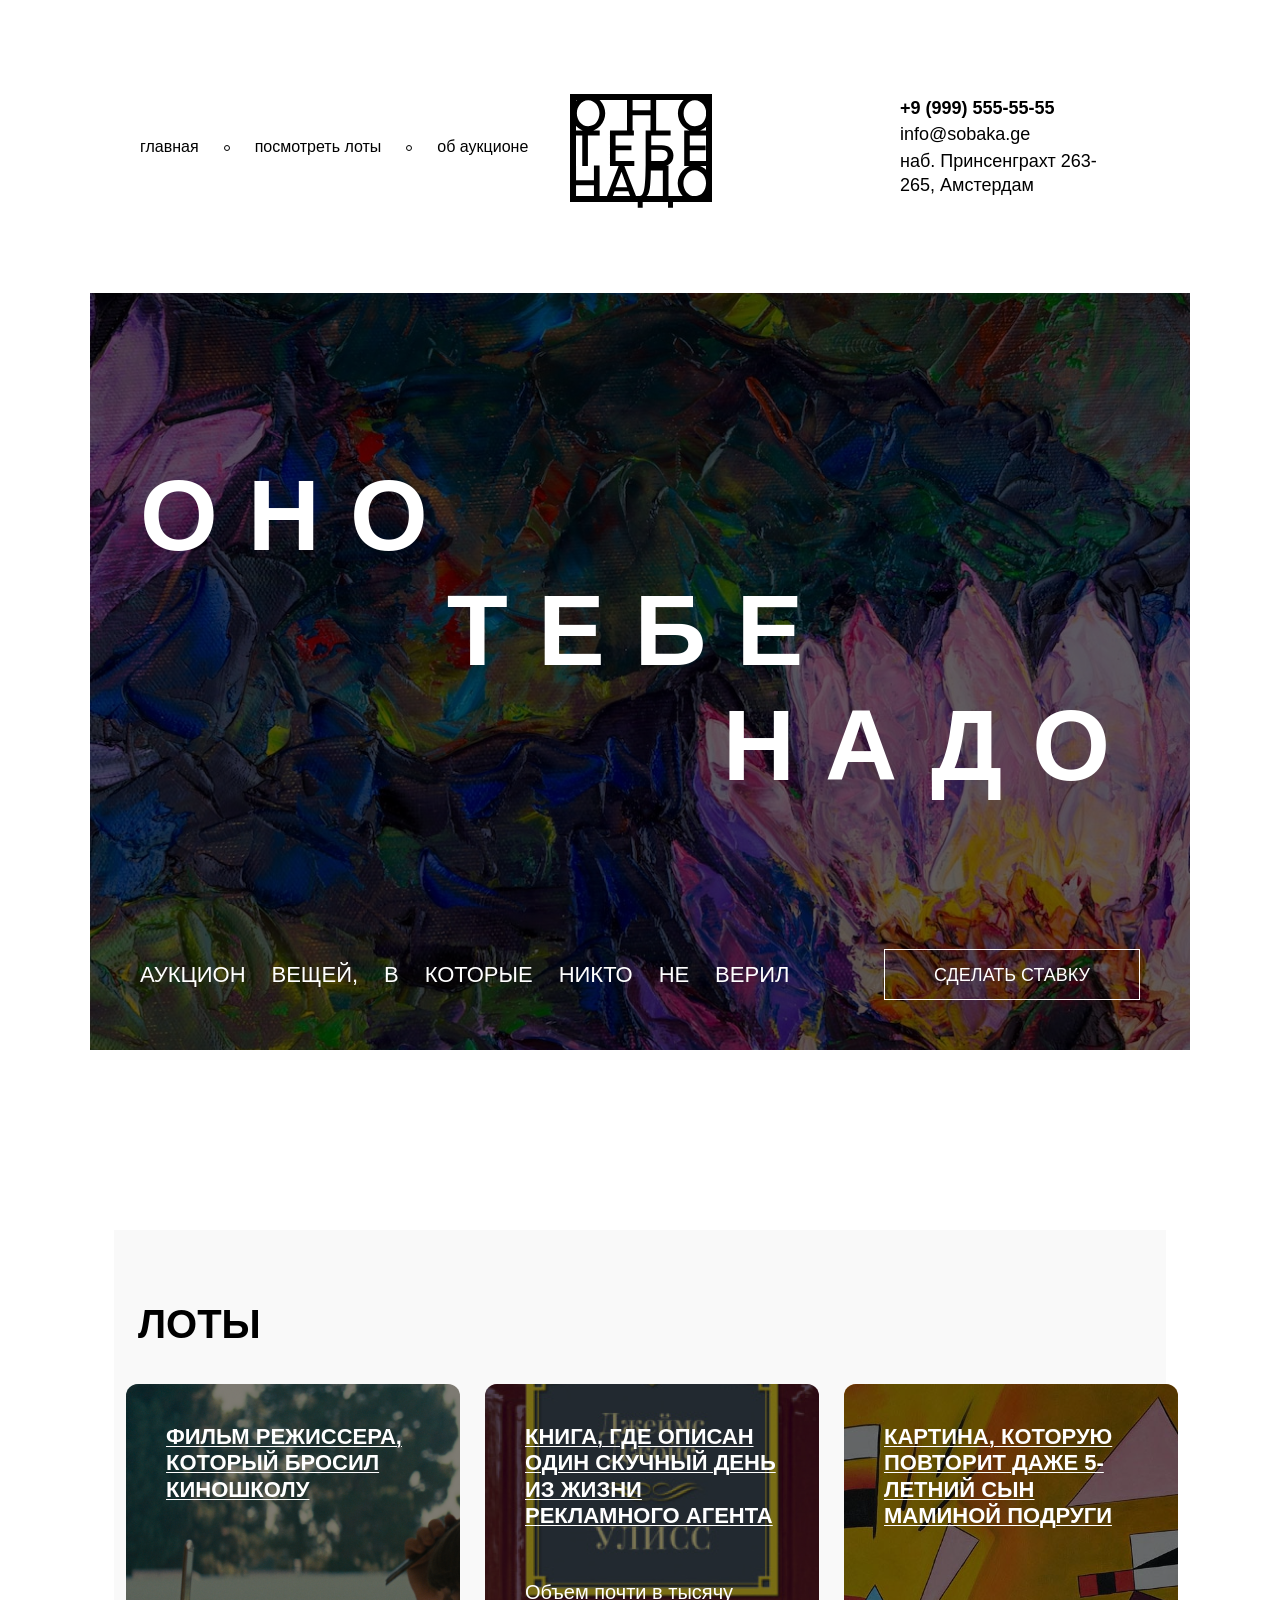
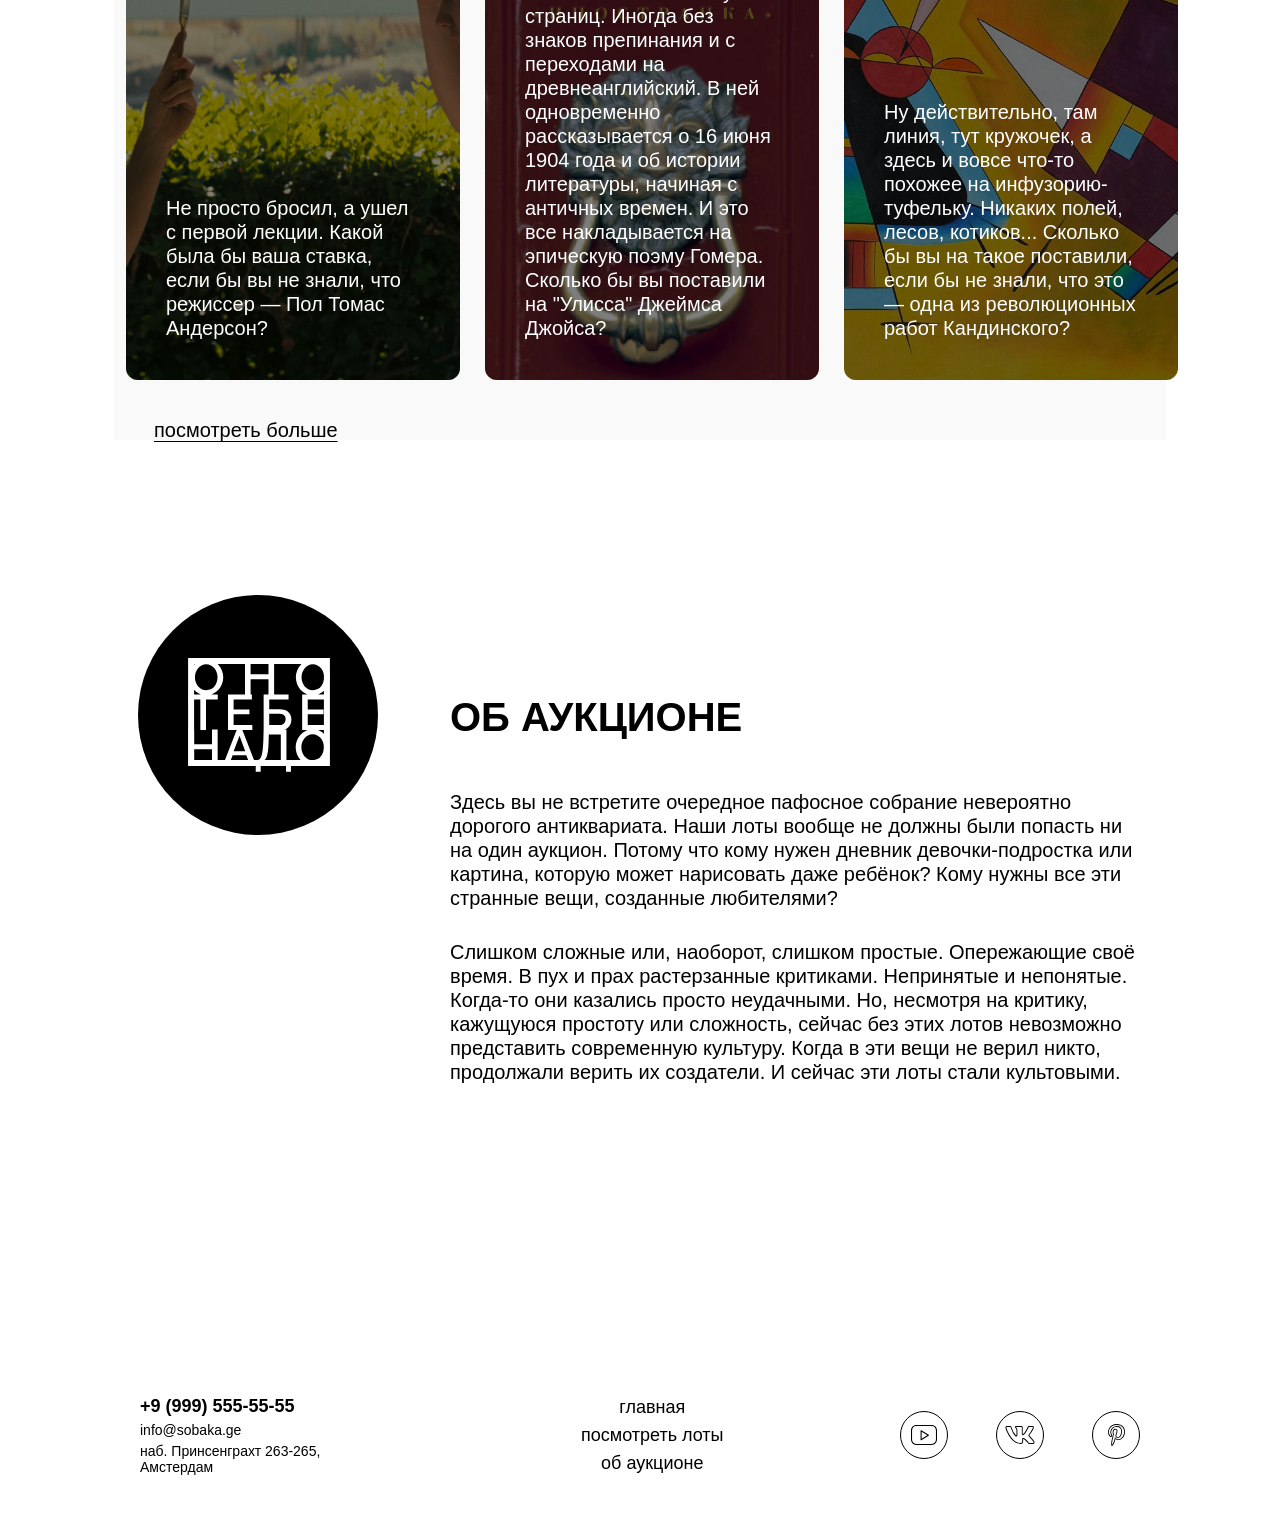
==== index.html @ 667e01d3 "Пробелы" ====
<!DOCTYPE html>
<html lang="ru">
<head>
    <meta charset="UTF-8">
    <meta name="viewport" content="width=device-width, initial-scale=1.0">
    <title>ОНО ТЕБЕ НАДО</title>
    <link rel="stylesheet" href="styles/style.css">
</head>

<body>
    <header class="header">
        <div class="header_grid">

            <nav class="header_nav">
                <a href="#">главная</a>
                <span class="nav_dot"></span>
                <a href="#">посмотреть лоты</a>
                <span class="nav_dot"></span>
                <a href="#">об аукционе</a>
            </nav>

            <div class="header_logo">
                <a href="#">
                    <img src="images/logo-black.svg" alt="Логотип компании">
                </a>
            </div>

            <div class="header_address">
                <a href="tel:+99995555555" class="phone">+9 (999) 555-55-55</a>
                <a href="mailto:info@sobaka.ge" class="email">info@sobaka.ge</a>
                <span class="address">наб. Принсенграхт 263-<br>
                    265, Амстердам</span>
            </div>
        </div>
    </header>

    <main>
        <section class="cover">
            <div class="cover_container">
                 <div class="cover_words">
                    <div class="cover_top">
                        <h2 class="cover_title cover_title--left">ОНО</h2>
                    </div>
                    <div class="cover_middle">
                        <h2 class="cover_title cover_title--center">ТЕБЕ</h2>
                    </div>
                    <div class="cover_bottom-text">
                        <h2 class="cover_title cover_title--right">НАДО</h2>
                    </div>
                </div>
                
                <div class="cover_bottom">
                    <p class="cover_subline">
                        аукцион<span class="whitespace"> </span>вещей,<span class="whitespace"> </span>в<span class="whitespace"> </span>которые<span class="whitespace"> </span>никто<span class="whitespace"> </span>не<span class="whitespace"> </span>верил</p>
                    <a href="#" class="cover_button">сделать ставку</a>
                </div>
            </div>
        </section>
        <section class="lots" id="lots">
            <div class="lots_container">
                <h2 class="lots_title">ЛОТЫ</h2>

                <div class="lots_grid">

                    <div class="lot_card" style="background-image: url('images/card-lot-01.jpg');">
                        <div class="lot_card_overlay">
                            <div class="lot_card_content">
                                <h3 class="lot_card_title">
                    Фильм режиссера,<br>
                    который бросил<br>
                    киношколу
                </h3>
                <p class="lot_card_description">Не просто бросил, а ушел с первой лекции. Какой была бы ваша ставка, если бы вы не знали, что режиссер — Пол Томас Андерсон?</p>
            </div>
        </div>
    </div>

    <!-- Лот 2 -->
    <div class="lot_card" style="background-image: url('images/card-lot-02.jpg');">
        <div class="lot_card_overlay">
            <div class="lot_card_content">
                <h3 class="lot_card_title">
                    Книга, где описан<br>
                    один скучный день<br>
                    из жизни<br>
                    рекламного агента
                </h3>
                <p class="lot_card_description">Объем почти в тысячу страниц. Иногда без знаков препинания и с переходами на древнеанглийский. В ней одновременно рассказывается о 16 июня 1904 года и об истории литературы, начиная с античных времен. И это все накладывается на эпическую поэму Гомера. Сколько бы вы поставили на "Улисса" Джеймса Джойса?</p>
            </div>
        </div>
    </div>

    <!-- Лот 3 -->
    <div class="lot_card" style="background-image: url('images/card-lot-03.jpg');">
        <div class="lot_card_overlay">
            <div class="lot_card_content">
                <h3 class="lot_card_title">
                    Картина, которую<br>
                    повторит даже 5-<br>
                    летний сын<br>
                    маминой подруги
                </h3>
                <p class="lot_card_description">Ну действительно, там линия, тут кружочек, а здесь и вовсе что-то похожее на инфузорию-туфельку. Никаких полей, лесов, котиков... Сколько бы вы на такое поставили, если бы не знали, что это — одна из революционных работ Кандинского?</p>
                            </div>
                        </div>
                    </div> 
                </div>

                <div class="lots_footer">
                    <a href="#" class="lots_more">Посмотреть больше</a>
                </div>
            </div>  
        </section>

        <section class="about" id="about">
            <div class="about_container">
        
                <!-- Логотип (слева) -->
                <div class="about_logo">
                    <img src="images/logo-white.svg" alt="Логотип об аукционе">
                </div>
                <!-- Контентная часть (справа) -->
                <div class="about_content">
                    <h2 class="about_title">Об аукционе</h2>
                    <p class="about_text about_text--first">
                        Здесь вы не встретите очередное пафосное собрание невероятно дорогого антиквариата. Наши лоты вообще не должны были попасть ни на один аукцион. Потому что кому нужен дневник девочки-подростка или картина, которую может нарисовать даже ребёнок? Кому нужны все эти странные вещи, созданные любителями?
                    </p>
            
                    <p class="about_text about_text--second">
                        Слишком сложные или, наоборот, слишком простые. Опережающие своё время. В пух и прах растерзанные критиками. Непринятые и непонятые. Когда-то они казались просто неудачными. Но, несмотря на критику, кажущуюся простоту или сложность, сейчас без этих лотов невозможно представить современную культуру. Когда в эти вещи не верил никто, продолжали верить их создатели. И сейчас эти лоты стали культовыми.
                    </p>
                </div>
            </div>
        </section>
    </main>

    <footer class="footer">
        <div class="footer_container">
            
            <!-- Контакты (слева) -->
            <div class="footer_contacts">
                <a href="tel:+99995555555" class="footer_phone">+9 (999) 555-55-55</a>
                <a href="mailto:info@sobaka.ge" class="footer_email">info@sobaka.ge</a>
                <span class="footer_address">наб. Принсенграхт 263-265,<br>
                    Амстердам</span>
            </div>

            <!-- Меню (по центру) -->
            <nav class="footer_nav">
                <a href="#">главная</a>
                <a href="#">посмотреть лоты</a>
                <a href="#">об аукционе</a>
            </nav>

            <!-- Социальные сети (справа) -->
            <div class="footer_socials">
                <a href="#" class="footer_social">
                    <img src="images/yt.svg" alt="YouTube">
                </a>
                <a href="#" class="footer_social">
                    <img src="images/vk.svg" alt="VK">
                </a>
                <a href="#" class="footer_social">
                    <img src="images/pinterest.svg" alt="Pinterest">
                </a>
            </div>
        </div>
    </footer>
</body>
---- styles/style.css ----
* {
    margin: 0;
    padding: 0;
    box-sizing: border-box;
}

body {
    font-family: 'Raleway', Arial, sans-serif;
}

.header {
    position: relative;
    width: 1100px;
    height: 293px;
    background: #ffffff;
    padding: 0 50px;           
    margin: 0 auto;
    display: flex;
    align-items: center;
}

.header_grid {
    display: grid;
    grid-template-columns: 1fr auto 1fr;
    align-items: center;
    gap: 30px;
    width: 100%;
    height: 100%;
}

.header_nav {
    display: flex;
    gap: 25px;
    align-items: center;
    height: 22px;              
}

.header_nav a {
    color: #000000;
    text-decoration: none;
    font-size: 16px;
    transition: color 0.3s;
    white-space: nowrap;
    line-height: 22px;         
}

.header_nav a:hover {
    color: #e94560;
}

.header_logo {
    width: 148px;
    height: 105px;
    display: block;
    margin: 0 auto;           
}

.header_logo a {
    display: block;
    line-height: 0;
}

.header_address {
    display: flex;
    flex-direction: column;
    align-items: flex-start;
    justify-content: center;    
    gap: 2px;
    width: 240px;              
    height: 98px;              
    justify-self: end;
}

.header_address .phone {
    color: #000000;
    font-size: 18px;           
    font-weight: bold;
    text-decoration: none;
    transition: color 0.3s;
    line-height: 24.3px;     
}

.header_address .phone:hover {
    color: #e94560;
}

.header_address .email {
    color: #000000;
    font-size: 18px;          
    text-decoration: none;
    transition: color 0.3s;
    line-height: 24.3px;      
}

.header_address .email:hover {
    color: #e94560;
}

.header_address .address {
    color: #000000;
    font-size: 18px;           
    line-height: 24.3px;       
    text-align: left;
}

.cover {
    width: 1100px;
    height: 757px;
    background: url('../images/cover.jpg') center/cover no-repeat;
    margin: 0 auto;
    position: relative;
    margin-bottom: 180px;
}

.cover::before {
    content: '';
    position: absolute;
    top: 0;
    left: 0;
    width: 100%;
    height: 100%;
    background: rgba(0, 0, 0, 0.6);
    z-index: 1;
}

.cover_container {
    position: relative;
    z-index: 2;
    width: 100%;
    height: 100%;
    display: flex;
    flex-direction: column;
    justify-content: flex-start;
    padding: 0 50px;
}

.cover_words {
    width: 1000px;
    height: 385px;
    margin: 0 auto;
    display: flex;
    flex-direction: column;
    justify-content: space-between;
    padding-top: 165px;
}

.cover_top {
    display: flex;
    justify-content: flex-start;
}

.cover_middle {
    display: flex;
    justify-content: center;
}

.cover_bottom-text {
    display: flex;
    justify-content: flex-end;
}

.cover_title {
    font-family: 'Raleway', Arial, sans-serif;
    font-weight: 700;
    font-size: 100px;
    line-height: 115px;
    letter-spacing: 30px;
    text-transform: uppercase;
    color: #ffffff;
    margin: 0;
}

.cover_bottom {
    width: 1000px;
    height: 51px;
    margin: 0 auto;
    margin-top: auto;
    margin-bottom: 50px;
    display: flex;
    align-items: center;
    justify-content: space-between;
    padding: 0;
}

.cover_button {
    display: inline-flex;
    align-items: center;
    justify-content: center;
    font-family: 'Raleway', Arial, sans-serif;
    font-weight: 400;
    font-size: 18px;
    line-height: 28px;
    letter-spacing: 0;
    text-transform: uppercase;
    color: #ffffff !important;
    text-decoration: none;
    width: 256px;
    height: 51px;
    padding: 11.5px 31.5px;
    border: 1px solid #ffffff !important;
    background: transparent;
    transition: background 0.3s, color 0.3s;
    cursor: pointer;
    box-sizing: border-box;
    white-space: nowrap;
}

.cover_button:hover {
    background: #ffffff;
    color: #1a1a2e;
}

.cover_subline {
    font-family: 'Raleway', Arial, sans-serif;
    font-weight: 400;
    font-size: 22px;
    line-height: 28px;
    letter-spacing: 0;
    text-transform: uppercase;
    color: #ffffff !important;
    margin: 0;
    width: 637px;
    height: 28px;
    white-space: nowrap;
}

.whitespace {
    letter-spacing: 19.8px;
}

.lots {
    width: 1052px;
    min-height: 723px;
    padding: 74px 0 0 24px;
    margin: 0 auto;
    background: #f9f9f9;
    position: relative;
    margin-bottom: 120px;
}

.lots_container {
    max-width: 1052px;
    margin: 0 auto;
}

.lots_title {
    font-family: 'Raleway', Arial, sans-serif;
    font-weight: 700;
    font-size: 40px;
    line-height: 40px;
    letter-spacing: 0;
    text-transform: uppercase;
    color: #000000;
    margin: 0 0 40px 0;
    text-align: left;
}

.lots_grid {
    display: grid;
    grid-template-columns: 334px 334px 334px;
    gap: 25px;
    justify-content: center;
}

.lot_card {
    position: relative;
    width: 334px;
    height: 596px;
    border-radius: 12px;
    background-size: cover;
    background-position: center;
    background-repeat: no-repeat;
    overflow: hidden;
    transition: transform 0.3s, box-shadow 0.3s;
}

.lot_card:hover {
    transform: translateY(-8px);
    box-shadow: 0 8px 30px rgba(0, 0, 0, 0.2);
}

.lot_card_overlay {
    position: absolute;
    top: 0;
    left: 0;
    width: 100%;
    height: 100%;
    background: rgba(0, 0, 0, 0.5);
    display: flex;
    flex-direction: column;
    justify-content: flex-end;
    padding: 40px;
    transition: background 0.3s;
}

.lot_card:hover .lot_card_overlay {
    background: rgba(0, 0, 0, 0.65);
}

.lot_card_content {
    color: #ffffff;
    width: 254px;
    display: flex;
    flex-direction: column;
    justify-content: space-between;
    height: 100%;
}

.lot_card_title {
    font-family: 'Raleway', Arial, sans-serif;
    font-weight: 700;
    font-size: 22px;
    line-height: 26.4px;
    letter-spacing: 0;
    text-transform: uppercase;
    text-decoration: underline;
    text-underline-offset: 2px;
    text-decoration-thickness: 1px;
    color: #ffffff;
    margin: 0 0 12px 0;
    overflow: visible;
    align-self: flex-start;
}

.lot_card_description {
    font-family: 'Raleway', Arial, sans-serif;
    font-weight: 400;
    font-size: 20px;
    line-height: 24px;
    letter-spacing: 0;
    color: #ffffff;
    margin: 0;
    align-self: flex-start;
    margin-top: auto;
}

.lots_footer {
    display: flex;
    justify-content: flex-start;
    margin-top: 40px;
    padding-left: 16px;
}

.lots_more {
    font-family: 'Raleway', Arial, sans-serif;
    font-weight: 400;
    font-size: 20px;
    line-height: 20px;
    letter-spacing: 0;
    color: #000000;
    text-decoration: underline;
    text-underline-offset: 4px;
    text-decoration-thickness: 1px;
    border: none;
    padding: 0;
    width: auto;
    height: auto;
    display: inline-block;
    transition: color 0.3s;
    text-transform: lowercase;
    background: transparent;
}

.lots_more:hover {
    color: #e94560;
}

.nav_dot {
    display: inline-block;
    width: 6px;
    height: 6px;
    border: 0.5px solid #000000;
    border-radius: 50%;
    background: transparent;
    flex-shrink: 0;
    transform: translateY(1px);
}

.about {
    width: 1052px;
    min-height: 595px;
    margin: 0 auto;
    padding: 0 0 0 24px;
    background: #ffffff;
    position: relative;
    margin-bottom: 180px;
}

.about_container {
    max-width: 1052px;
    margin: 0 auto;
    display: flex;
    gap: 72px;
    padding-top: 35px;
    align-items: flex-start;
}

.about_logo {
    width: 240px;
    height: 240px;
    flex-shrink: 0;
    background: #000000;
    display: flex;
    align-items: center;
    justify-content: center;
    border-radius: 50%;
    overflow: hidden;
}

.about_logo img {
    width: 148px;
    height: 114px;
    display: block;
    object-fit: contain;
}

.about_content {
    max-width: 693px;
    padding-top: 98px;
}

.about_title {
    font-family: 'Raleway', Arial, sans-serif;
    font-weight: 700;
    font-size: 40px;
    line-height: 40px;
    letter-spacing: 0;
    text-transform: uppercase;
    color: #000000;
    margin: 0 0 50px 0;
    min-height: 47px;
    display: flex;
    align-items: center;
}

.about_text {
    font-family: 'Raleway', Arial, sans-serif;
    font-weight: 400;
    font-size: 20px;
    line-height: 24px;
    letter-spacing: 0;
    color: #000000;
    margin: 0;
}

.about_text--first {
    font-family: 'Raleway', Arial, sans-serif;
    font-weight: 400;
    font-size: 20px;
    line-height: 24px;
    letter-spacing: 0;
    color: #000000;
    margin: 0 0 30px 0;
    max-width: 688px;
}

.about_text--second {
    font-family: 'Raleway', Arial, sans-serif;
    font-weight: 400;
    font-size: 20px;
    line-height: 24px;
    letter-spacing: 0;
    color: #000000;
    margin: 0;
    max-width: 693px;
}

.footer {
    width: 1100px;
    height: 180px;
    margin: 0 auto;
    background: #ffffff;
    display: flex;
    align-items: center;
    margin-bottom: 0;
}

.footer_container {
    width: 100%;
    max-width: 1100px;
    margin: 0 auto;
    padding: 0 50px;
    display: flex;
    justify-content: space-between;
    align-items: center;
    padding-top: 20px;
}

.footer_contacts {
    display: flex;
    flex-direction: column;
    gap: 5px;
    width: 264.57px;
}

.footer_phone {
    font-family: 'Raleway', Arial, sans-serif;
    font-weight: 700;
    font-size: 18px;
    color: #000000;
    text-decoration: none;
    transition: color 0.3s;
}

.footer_phone:hover {
    color: #e94560;
}

.footer_email {
    font-family: 'Raleway', Arial, sans-serif;
    font-weight: 400;
    font-size: 14px;
    color: #000000;
    text-decoration: none;
    transition: color 0.3s;
}

.footer_email:hover {
    color: #e94560;
}

.footer_address {
    font-family: 'Raleway', Arial, sans-serif;
    font-weight: 400;
    font-size: 14px;
    color: #000000;
}

.footer_nav {
    display: flex;
    flex-direction: column;
    gap: 10px;
    align-items: center;
    width: 163.9px;
}

.footer_nav a {
    font-family: 'Raleway', Arial, sans-serif;
    font-weight: 400;
    font-size: 18px;
    line-height: 18px;
    color: #000000;
    text-decoration: none;
    transition: color 0.3s;
    text-align: center;
}

.footer_nav a:hover {
    color: #e94560;
}

.footer_socials {
    display: flex;
    gap: 48px;
    width: 240px;
    height: 48px;
    align-items: center;
    justify-content: center;
    transition: opacity 0.3s, transform 0.3s;
    flex-shrink: 0;
    background: transparent;
}

.footer_social:hover {
    opacity: 0.7;
    transform: scale(1.1);
}

.footer_social img {
    width: 48px;
    height: 48px;
    display: block;
}
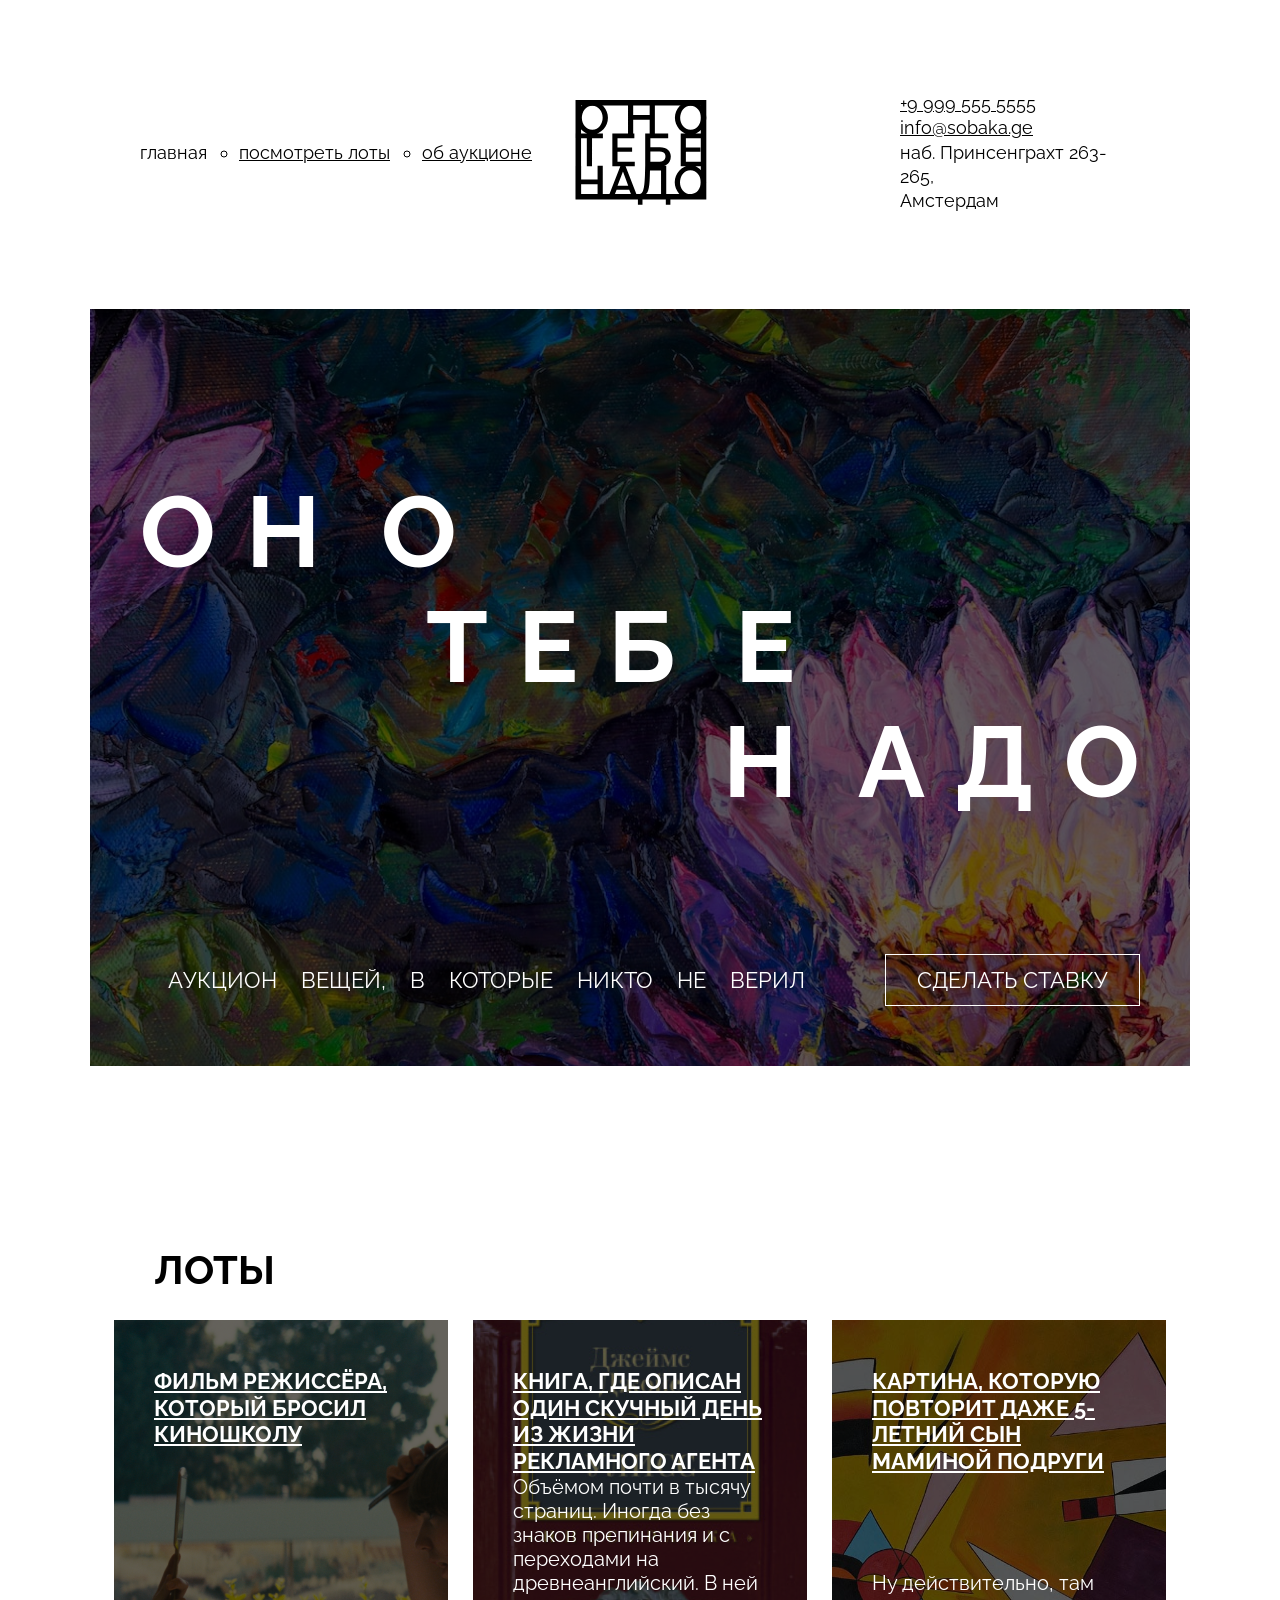
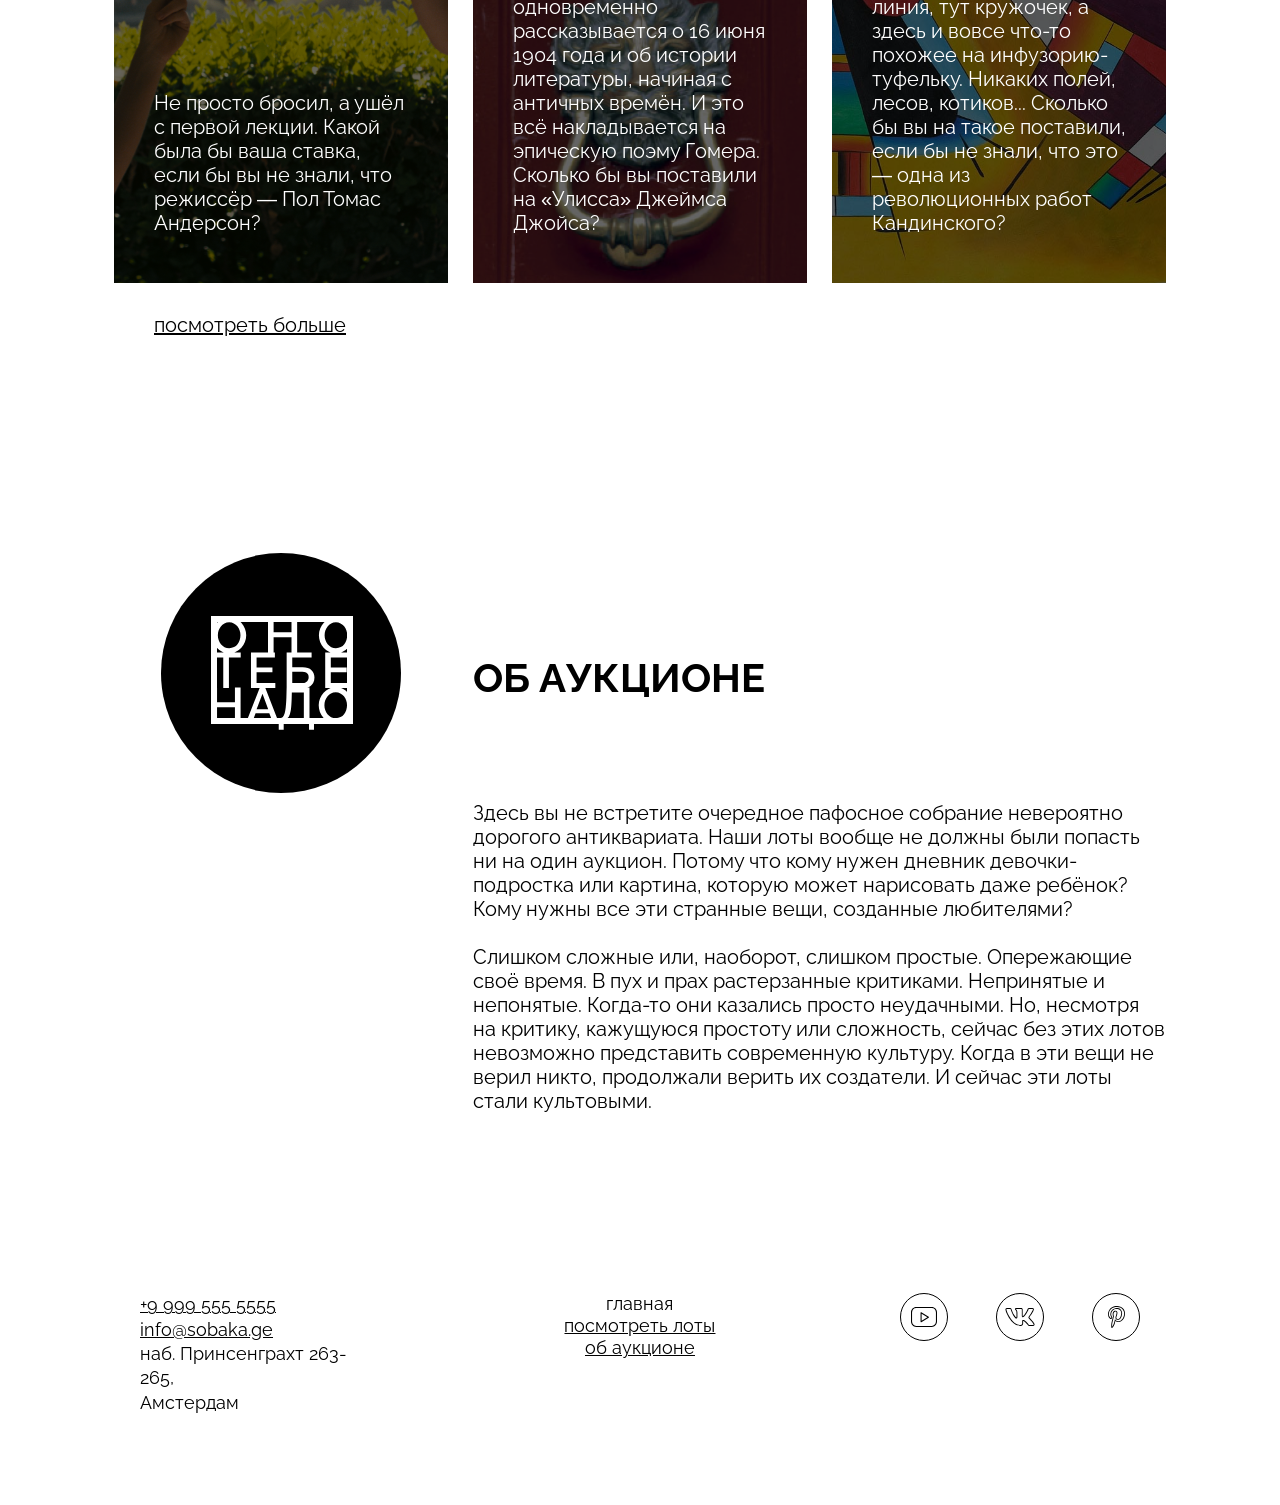
==== commit 0b9abe5b: "Проба 1" ====
--- a/index.html
+++ b/index.html
@@ -1,169 +1,110 @@
 <!DOCTYPE html>
 <html lang="ru">
 <head>
-    <meta charset="UTF-8">
-    <meta name="viewport" content="width=device-width, initial-scale=1.0">
-    <title>ОНО ТЕБЕ НАДО</title>
-    <link rel="stylesheet" href="styles/style.css">
+  <meta charset="UTF-8">
+  <meta name="viewport" content="width=device-width, initial-scale=1.0">
+  <title>Оно тебе надо — аукцион вещей, в которые никто не верил</title>
+  <link rel="stylesheet" href="fonts/fonts.css">
+  <link rel="stylesheet" href="styles/global.css">
+  <link rel="stylesheet" href="styles/style.css">
 </head>
+<body>
+  <header class="header">
+    <nav class="header__menu" aria-label="Основная навигация">
+      <ul class="header__links-list">
+        <li class="header__links-list-item header__links-list-item_no-bullet"><a class="header__link header__link_active" href="#">главная</a></li>
+        <li class="header__links-list-item"><a class="header__link" href="#lots">посмотреть лоты</a></li>
+        <li class="header__links-list-item"><a class="header__link" href="#about">об аукционе</a></li>
+      </ul>
+    </nav>
+    <a class="header__logo" href="#" aria-label="На главную">
+      <img class="header__logo-image" src="images/logo-black.svg" alt="Логотип «Оно тебе надо»">
+    </a>
+    <address class="address">
+      <a href="tel:+99995555555">+9 999 555 5555</a>
+      <a href="mailto:info@sobaka.ge">info@sobaka.ge</a>
+      <p>наб. Принсенграхт 263-265,<br>Амстердам</p>
+    </address>
+  </header>
 
-<body>
-    <header class="header">
-        <div class="header_grid">
+  <main>
+    <section class="cover overlay">
+      <h1 class="cover__title">
+        <span class="aligned-text">о<span class="letter-spacing-extended">н</span>о</span>
+        <span class="aligned-text aligned-text_center">те<span class="letter-spacing-extended">бе</span></span>
+        <span class="aligned-text aligned-text_right"><span class="letter-spacing-extended">н</span>ад<span class="no-letter-spacing">о</span></span>
+      </h1>
+      <div class="cover__description">
+        <p class="cover__description-text">Аукцион вещей, в которые никто не верил</p>
+        <button class="bet-button" type="button">Сделать ставку</button>
+      </div>
+    </section>
 
-            <nav class="header_nav">
-                <a href="#">главная</a>
-                <span class="nav_dot"></span>
-                <a href="#">посмотреть лоты</a>
-                <span class="nav_dot"></span>
-                <a href="#">об аукционе</a>
-            </nav>
+    <section class="lots" id="lots">
+      <h2 class="lots__heading">Лоты</h2>
+      <ul class="lots__card-list">
+        <li class="lots__card-list-item">
+          <a class="card-link" href="#">
+            <article class="card card_type_film overlay">
+              <h3 class="card__title">Фильм режиссёра, который бросил киношколу</h3>
+              <p class="card__text">Не просто бросил, а ушёл с первой лекции. Какой была бы ваша ставка, если бы вы не знали, что режиссёр — Пол Томас Андерсон?</p>
+            </article>
+          </a>
+        </li>
+        <li class="lots__card-list-item">
+          <a class="card-link" href="#">
+            <article class="card card_type_book overlay">
+              <h3 class="card__title">Книга, где описан один скучный день из жизни рекламного агента</h3>
+              <p class="card__text">Объёмом почти в тысячу страниц. Иногда без знаков препинания и с переходами на древнеанглийский. В ней одновременно рассказывается о 16 июня 1904 года и об истории литературы, начиная с античных времён. И это всё накладывается на эпическую поэму Гомера. Сколько бы вы поставили на «Улисса» Джеймса Джойса?</p>
+            </article>
+          </a>
+        </li>
+        <li class="lots__card-list-item">
+          <a class="card-link" href="#">
+            <article class="card card_type_picture overlay">
+              <h3 class="card__title">Картина, которую повторит даже 5-летний сын маминой подруги</h3>
+              <p class="card__text">Ну действительно, там линия, тут кружочек, а здесь и вовсе что-то похожее на инфузорию-туфельку. Никаких полей, лесов, котиков... Сколько бы вы на такое поставили, если бы не знали, что это — одна из революционных работ Кандинского?</p>
+            </article>
+          </a>
+        </li>
+      </ul>
+      <a class="lots__look-more-link" href="#">посмотреть больше</a>
+    </section>
 
-            <div class="header_logo">
-                <a href="#">
-                    <img src="images/logo-black.svg" alt="Логотип компании">
-                </a>
-            </div>
+    <section class="about" id="about">
+      <div class="about__column">
+        <div class="about__logo">
+          <img class="about__logo-image" src="images/logo-white.svg" alt="Логотип «Оно тебе надо»">
+        </div>
+      </div>
+      <article class="about__column">
+        <h2 class="about__title">Об аукционе</h2>
+        <div class="about__text-grouped">
+          <p class="about__text">Здесь вы не встретите очередное пафосное собрание невероятно дорогого антиквариата. Наши лоты вообще не должны были попасть ни на один аукцион. Потому что кому нужен дневник девочки-подростка или картина, которую может нарисовать даже ребёнок? Кому нужны все эти странные вещи, созданные любителями?</p>
+          <p class="about__text">Слишком сложные или, наоборот, слишком простые. Опережающие своё время. В пух и прах растерзанные критиками. Непринятые и непонятые. Когда-то они казались просто неудачными. Но, несмотря на критику, кажущуюся простоту или сложность, сейчас без этих лотов невозможно представить современную культуру. Когда в эти вещи не верил никто, продолжали верить их создатели. И сейчас эти лоты стали культовыми.</p>
+        </div>
+      </article>
+    </section>
+  </main>
 
-            <div class="header_address">
-                <a href="tel:+99995555555" class="phone">+9 (999) 555-55-55</a>
-                <a href="mailto:info@sobaka.ge" class="email">info@sobaka.ge</a>
-                <span class="address">наб. Принсенграхт 263-<br>
-                    265, Амстердам</span>
-            </div>
-        </div>
-    </header>
-
-    <main>
-        <section class="cover">
-            <div class="cover_container">
-                 <div class="cover_words">
-                    <div class="cover_top">
-                        <h2 class="cover_title cover_title--left">ОНО</h2>
-                    </div>
-                    <div class="cover_middle">
-                        <h2 class="cover_title cover_title--center">ТЕБЕ</h2>
-                    </div>
-                    <div class="cover_bottom-text">
-                        <h2 class="cover_title cover_title--right">НАДО</h2>
-                    </div>
-                </div>
-                
-                <div class="cover_bottom">
-                    <p class="cover_subline">
-                        аукцион<span class="whitespace"> </span>вещей,<span class="whitespace"> </span>в<span class="whitespace"> </span>которые<span class="whitespace"> </span>никто<span class="whitespace"> </span>не<span class="whitespace"> </span>верил</p>
-                    <a href="#" class="cover_button">сделать ставку</a>
-                </div>
-            </div>
-        </section>
-        <section class="lots" id="lots">
-            <div class="lots_container">
-                <h2 class="lots_title">ЛОТЫ</h2>
-
-                <div class="lots_grid">
-
-                    <div class="lot_card" style="background-image: url('images/card-lot-01.jpg');">
-                        <div class="lot_card_overlay">
-                            <div class="lot_card_content">
-                                <h3 class="lot_card_title">
-                    Фильм режиссера,<br>
-                    который бросил<br>
-                    киношколу
-                </h3>
-                <p class="lot_card_description">Не просто бросил, а ушел с первой лекции. Какой была бы ваша ставка, если бы вы не знали, что режиссер — Пол Томас Андерсон?</p>
-            </div>
-        </div>
-    </div>
-
-    <!-- Лот 2 -->
-    <div class="lot_card" style="background-image: url('images/card-lot-02.jpg');">
-        <div class="lot_card_overlay">
-            <div class="lot_card_content">
-                <h3 class="lot_card_title">
-                    Книга, где описан<br>
-                    один скучный день<br>
-                    из жизни<br>
-                    рекламного агента
-                </h3>
-                <p class="lot_card_description">Объем почти в тысячу страниц. Иногда без знаков препинания и с переходами на древнеанглийский. В ней одновременно рассказывается о 16 июня 1904 года и об истории литературы, начиная с античных времен. И это все накладывается на эпическую поэму Гомера. Сколько бы вы поставили на "Улисса" Джеймса Джойса?</p>
-            </div>
-        </div>
-    </div>
-
-    <!-- Лот 3 -->
-    <div class="lot_card" style="background-image: url('images/card-lot-03.jpg');">
-        <div class="lot_card_overlay">
-            <div class="lot_card_content">
-                <h3 class="lot_card_title">
-                    Картина, которую<br>
-                    повторит даже 5-<br>
-                    летний сын<br>
-                    маминой подруги
-                </h3>
-                <p class="lot_card_description">Ну действительно, там линия, тут кружочек, а здесь и вовсе что-то похожее на инфузорию-туфельку. Никаких полей, лесов, котиков... Сколько бы вы на такое поставили, если бы не знали, что это — одна из революционных работ Кандинского?</p>
-                            </div>
-                        </div>
-                    </div> 
-                </div>
-
-                <div class="lots_footer">
-                    <a href="#" class="lots_more">Посмотреть больше</a>
-                </div>
-            </div>  
-        </section>
-
-        <section class="about" id="about">
-            <div class="about_container">
-        
-                <!-- Логотип (слева) -->
-                <div class="about_logo">
-                    <img src="images/logo-white.svg" alt="Логотип об аукционе">
-                </div>
-                <!-- Контентная часть (справа) -->
-                <div class="about_content">
-                    <h2 class="about_title">Об аукционе</h2>
-                    <p class="about_text about_text--first">
-                        Здесь вы не встретите очередное пафосное собрание невероятно дорогого антиквариата. Наши лоты вообще не должны были попасть ни на один аукцион. Потому что кому нужен дневник девочки-подростка или картина, которую может нарисовать даже ребёнок? Кому нужны все эти странные вещи, созданные любителями?
-                    </p>
-            
-                    <p class="about_text about_text--second">
-                        Слишком сложные или, наоборот, слишком простые. Опережающие своё время. В пух и прах растерзанные критиками. Непринятые и непонятые. Когда-то они казались просто неудачными. Но, несмотря на критику, кажущуюся простоту или сложность, сейчас без этих лотов невозможно представить современную культуру. Когда в эти вещи не верил никто, продолжали верить их создатели. И сейчас эти лоты стали культовыми.
-                    </p>
-                </div>
-            </div>
-        </section>
-    </main>
-
-    <footer class="footer">
-        <div class="footer_container">
-            
-            <!-- Контакты (слева) -->
-            <div class="footer_contacts">
-                <a href="tel:+99995555555" class="footer_phone">+9 (999) 555-55-55</a>
-                <a href="mailto:info@sobaka.ge" class="footer_email">info@sobaka.ge</a>
-                <span class="footer_address">наб. Принсенграхт 263-265,<br>
-                    Амстердам</span>
-            </div>
-
-            <!-- Меню (по центру) -->
-            <nav class="footer_nav">
-                <a href="#">главная</a>
-                <a href="#">посмотреть лоты</a>
-                <a href="#">об аукционе</a>
-            </nav>
-
-            <!-- Социальные сети (справа) -->
-            <div class="footer_socials">
-                <a href="#" class="footer_social">
-                    <img src="images/yt.svg" alt="YouTube">
-                </a>
-                <a href="#" class="footer_social">
-                    <img src="images/vk.svg" alt="VK">
-                </a>
-                <a href="#" class="footer_social">
-                    <img src="images/pinterest.svg" alt="Pinterest">
-                </a>
-            </div>
-        </div>
-    </footer>
+  <footer class="footer">
+    <address class="address address_footer">
+      <a href="tel:+99995555555">+9 999 555 5555</a>
+      <a href="mailto:info@sobaka.ge">info@sobaka.ge</a>
+      <p>наб. Принсенграхт 263-265,<br>Амстердам</p>
+    </address>
+    <nav class="footer__menu" aria-label="Навигация в подвале">
+      <ul class="footer__menu-list">
+        <li><a class="footer__menu-link footer__menu-link_active" href="#">главная</a></li>
+        <li><a class="footer__menu-link" href="#lots">посмотреть лоты</a></li>
+        <li><a class="footer__menu-link" href="#about">об аукционе</a></li>
+      </ul>
+    </nav>
+    <ul class="footer__social-list">
+      <li><a href="#" aria-label="YouTube"><img class="footer__social-icon" src="images/yt.svg" alt=""></a></li>
+      <li><a href="#" aria-label="ВКонтакте"><img class="footer__social-icon" src="images/vk.svg" alt=""></a></li>
+      <li><a href="#" aria-label="Pinterest"><img class="footer__social-icon" src="images/pinterest.svg" alt=""></a></li>
+    </ul>
+  </footer>
 </body>
+</html>
--- a/fonts/fonts.css
+++ b/fonts/fonts.css
@@ -0,0 +1,17 @@
+@font-face {
+  font-family: Raleway;
+  src:
+    url(./Raleway-Regular.woff2) format('woff2'),
+    url(./Raleway-Regular.woff) format('woff');
+  font-weight: normal;
+  font-display: swap;
+}
+
+@font-face {
+  font-family: Raleway;
+  src:
+    url(./Raleway-Bold.woff2) format('woff2'),
+    url(./Raleway-Bold.woff) format('woff');
+  font-weight: bold;
+  font-display: swap;
+}
--- a/styles/global.css
+++ b/styles/global.css
@@ -0,0 +1,8 @@
+*, *::before, *::after { box-sizing: border-box; }
+html { scroll-behavior: smooth; }
+body { width: 1100px; margin: 0 auto; font-family: 'Raleway', Arial, sans-serif; color: #000; background: #fff; }
+h1, h2, h3, p, ul { margin: 0; padding: 0; }
+ul { list-style: none; }
+a { color: inherit; }
+img { display: block; max-width: 100%; }
+button { font: inherit; }
--- a/styles/style.css
+++ b/styles/style.css
@@ -1,573 +1,56 @@
-* {
-    margin: 0;
-    padding: 0;
-    box-sizing: border-box;
+.header {
+  display: grid;
+  grid-template-columns: 1fr min-content 1fr;
+  align-items: center;
+  padding: 92px 50px 96px;
 }
+.header__links-list { display: flex; gap: 32px; font-size: 18px; line-height: 1.2; }
+.header__links-list-item { list-style: circle; }
+.header__links-list-item_no-bullet { list-style: none; }
+.header__link_active { text-decoration: none; }
+.header__logo { width: 148px; }
+.header__logo-image { width: 148px; height: 105px; }
+.address { display: flex; flex-direction: column; justify-self: end; width: 240px; font-size: 18px; font-style: normal; line-height: 24.3px; }
+.address a { width: fit-content; }
 
-body {
-    font-family: 'Raleway', Arial, sans-serif;
-}
+.overlay { position: relative; }
+.overlay::before { content: ''; position: absolute; inset: 0; z-index: 1; background: rgb(0 0 0 / .6); }
+.cover { min-height: 757px; padding: 165px 50px 50px; color: #fff; background: url('../images/cover.jpg') center/cover no-repeat; }
+.cover__title { position: relative; z-index: 2; font-size: 100px; font-weight: 700; line-height: 1.15; letter-spacing: 30px; text-transform: uppercase; }
+.aligned-text { display: block; }
+.aligned-text_center { text-align: center; }
+.aligned-text_right { text-align: right; }
+.letter-spacing-extended { letter-spacing: 60px; }
+.no-letter-spacing { letter-spacing: 0; }
+.cover__description { position: relative; z-index: 2; display: flex; align-items: center; justify-content: space-between; margin-top: 135px; }
+.cover__description-text { margin-left: 28px; font-size: 22px; line-height: 28px; word-spacing: 18px; text-transform: uppercase; }
+.bet-button { border: 1px solid currentColor; padding: 11px 31px; color: #fff; font-size: 22px; line-height: 28px; text-transform: uppercase; background: transparent; cursor: pointer; }
 
-.header {
-    position: relative;
-    width: 1100px;
-    height: 293px;
-    background: #ffffff;
-    padding: 0 50px;           
-    margin: 0 auto;
-    display: flex;
-    align-items: center;
-}
+.lots { margin: 180px 24px 0; }
+.lots__heading { margin: 0 0 27px 40px; font-size: 40px; line-height: 47px; text-transform: uppercase; }
+.lots__card-list { display: grid; grid-template-columns: repeat(3, 1fr); gap: 25px; }
+.lots__card-list-item { display: flex; }
+.card-link { display: flex; flex-grow: 1; text-decoration: none; }
+.card { display: flex; flex-direction: column; flex-grow: 1; min-height: 563px; padding: 48px 40px; color: #fff; background-position: center; background-size: cover; }
+.card_type_film { background-image: url('../images/card-lot-01.jpg'); }
+.card_type_book { background-image: url('../images/card-lot-02.jpg'); }
+.card_type_picture { background-image: url('../images/card-lot-03.jpg'); }
+.card__title, .card__text { position: relative; z-index: 2; }
+.card__title { font-size: 22px; line-height: 1.2; text-decoration: underline; text-transform: uppercase; }
+.card__text { margin-top: auto; font-size: 20px; line-height: 24px; }
+.lots__look-more-link { display: block; width: fit-content; margin: 30px 0 0 40px; font-size: 20px; line-height: 24px; }
 
-.header_grid {
-    display: grid;
-    grid-template-columns: 1fr auto 1fr;
-    align-items: center;
-    gap: 30px;
-    width: 100%;
-    height: 100%;
-}
+.about { display: grid; grid-template-columns: 334px 1fr; gap: 25px; margin: 181px 24px 0; }
+.about__logo { display: flex; align-items: center; justify-content: center; width: 240px; height: 240px; margin: 35px auto 0; border-radius: 50%; background: #000; }
+.about__logo-image { width: 148px; }
+.about__title { margin: 136px 0 100px; font-size: 40px; line-height: 47px; text-transform: uppercase; }
+.about__text-grouped { display: flex; flex-direction: column; gap: 24px; }
+.about__text { font-size: 20px; line-height: 24px; }
 
-.header_nav {
-    display: flex;
-    gap: 25px;
-    align-items: center;
-    height: 22px;              
-}
-
-.header_nav a {
-    color: #000000;
-    text-decoration: none;
-    font-size: 16px;
-    transition: color 0.3s;
-    white-space: nowrap;
-    line-height: 22px;         
-}
-
-.header_nav a:hover {
-    color: #e94560;
-}
-
-.header_logo {
-    width: 148px;
-    height: 105px;
-    display: block;
-    margin: 0 auto;           
-}
-
-.header_logo a {
-    display: block;
-    line-height: 0;
-}
-
-.header_address {
-    display: flex;
-    flex-direction: column;
-    align-items: flex-start;
-    justify-content: center;    
-    gap: 2px;
-    width: 240px;              
-    height: 98px;              
-    justify-self: end;
-}
-
-.header_address .phone {
-    color: #000000;
-    font-size: 18px;           
-    font-weight: bold;
-    text-decoration: none;
-    transition: color 0.3s;
-    line-height: 24.3px;     
-}
-
-.header_address .phone:hover {
-    color: #e94560;
-}
-
-.header_address .email {
-    color: #000000;
-    font-size: 18px;          
-    text-decoration: none;
-    transition: color 0.3s;
-    line-height: 24.3px;      
-}
-
-.header_address .email:hover {
-    color: #e94560;
-}
-
-.header_address .address {
-    color: #000000;
-    font-size: 18px;           
-    line-height: 24.3px;       
-    text-align: left;
-}
-
-.cover {
-    width: 1100px;
-    height: 757px;
-    background: url('../images/cover.jpg') center/cover no-repeat;
-    margin: 0 auto;
-    position: relative;
-    margin-bottom: 180px;
-}
-
-.cover::before {
-    content: '';
-    position: absolute;
-    top: 0;
-    left: 0;
-    width: 100%;
-    height: 100%;
-    background: rgba(0, 0, 0, 0.6);
-    z-index: 1;
-}
-
-.cover_container {
-    position: relative;
-    z-index: 2;
-    width: 100%;
-    height: 100%;
-    display: flex;
-    flex-direction: column;
-    justify-content: flex-start;
-    padding: 0 50px;
-}
-
-.cover_words {
-    width: 1000px;
-    height: 385px;
-    margin: 0 auto;
-    display: flex;
-    flex-direction: column;
-    justify-content: space-between;
-    padding-top: 165px;
-}
-
-.cover_top {
-    display: flex;
-    justify-content: flex-start;
-}
-
-.cover_middle {
-    display: flex;
-    justify-content: center;
-}
-
-.cover_bottom-text {
-    display: flex;
-    justify-content: flex-end;
-}
-
-.cover_title {
-    font-family: 'Raleway', Arial, sans-serif;
-    font-weight: 700;
-    font-size: 100px;
-    line-height: 115px;
-    letter-spacing: 30px;
-    text-transform: uppercase;
-    color: #ffffff;
-    margin: 0;
-}
-
-.cover_bottom {
-    width: 1000px;
-    height: 51px;
-    margin: 0 auto;
-    margin-top: auto;
-    margin-bottom: 50px;
-    display: flex;
-    align-items: center;
-    justify-content: space-between;
-    padding: 0;
-}
-
-.cover_button {
-    display: inline-flex;
-    align-items: center;
-    justify-content: center;
-    font-family: 'Raleway', Arial, sans-serif;
-    font-weight: 400;
-    font-size: 18px;
-    line-height: 28px;
-    letter-spacing: 0;
-    text-transform: uppercase;
-    color: #ffffff !important;
-    text-decoration: none;
-    width: 256px;
-    height: 51px;
-    padding: 11.5px 31.5px;
-    border: 1px solid #ffffff !important;
-    background: transparent;
-    transition: background 0.3s, color 0.3s;
-    cursor: pointer;
-    box-sizing: border-box;
-    white-space: nowrap;
-}
-
-.cover_button:hover {
-    background: #ffffff;
-    color: #1a1a2e;
-}
-
-.cover_subline {
-    font-family: 'Raleway', Arial, sans-serif;
-    font-weight: 400;
-    font-size: 22px;
-    line-height: 28px;
-    letter-spacing: 0;
-    text-transform: uppercase;
-    color: #ffffff !important;
-    margin: 0;
-    width: 637px;
-    height: 28px;
-    white-space: nowrap;
-}
-
-.whitespace {
-    letter-spacing: 19.8px;
-}
-
-.lots {
-    width: 1052px;
-    min-height: 723px;
-    padding: 74px 0 0 24px;
-    margin: 0 auto;
-    background: #f9f9f9;
-    position: relative;
-    margin-bottom: 120px;
-}
-
-.lots_container {
-    max-width: 1052px;
-    margin: 0 auto;
-}
-
-.lots_title {
-    font-family: 'Raleway', Arial, sans-serif;
-    font-weight: 700;
-    font-size: 40px;
-    line-height: 40px;
-    letter-spacing: 0;
-    text-transform: uppercase;
-    color: #000000;
-    margin: 0 0 40px 0;
-    text-align: left;
-}
-
-.lots_grid {
-    display: grid;
-    grid-template-columns: 334px 334px 334px;
-    gap: 25px;
-    justify-content: center;
-}
-
-.lot_card {
-    position: relative;
-    width: 334px;
-    height: 596px;
-    border-radius: 12px;
-    background-size: cover;
-    background-position: center;
-    background-repeat: no-repeat;
-    overflow: hidden;
-    transition: transform 0.3s, box-shadow 0.3s;
-}
-
-.lot_card:hover {
-    transform: translateY(-8px);
-    box-shadow: 0 8px 30px rgba(0, 0, 0, 0.2);
-}
-
-.lot_card_overlay {
-    position: absolute;
-    top: 0;
-    left: 0;
-    width: 100%;
-    height: 100%;
-    background: rgba(0, 0, 0, 0.5);
-    display: flex;
-    flex-direction: column;
-    justify-content: flex-end;
-    padding: 40px;
-    transition: background 0.3s;
-}
-
-.lot_card:hover .lot_card_overlay {
-    background: rgba(0, 0, 0, 0.65);
-}
-
-.lot_card_content {
-    color: #ffffff;
-    width: 254px;
-    display: flex;
-    flex-direction: column;
-    justify-content: space-between;
-    height: 100%;
-}
-
-.lot_card_title {
-    font-family: 'Raleway', Arial, sans-serif;
-    font-weight: 700;
-    font-size: 22px;
-    line-height: 26.4px;
-    letter-spacing: 0;
-    text-transform: uppercase;
-    text-decoration: underline;
-    text-underline-offset: 2px;
-    text-decoration-thickness: 1px;
-    color: #ffffff;
-    margin: 0 0 12px 0;
-    overflow: visible;
-    align-self: flex-start;
-}
-
-.lot_card_description {
-    font-family: 'Raleway', Arial, sans-serif;
-    font-weight: 400;
-    font-size: 20px;
-    line-height: 24px;
-    letter-spacing: 0;
-    color: #ffffff;
-    margin: 0;
-    align-self: flex-start;
-    margin-top: auto;
-}
-
-.lots_footer {
-    display: flex;
-    justify-content: flex-start;
-    margin-top: 40px;
-    padding-left: 16px;
-}
-
-.lots_more {
-    font-family: 'Raleway', Arial, sans-serif;
-    font-weight: 400;
-    font-size: 20px;
-    line-height: 20px;
-    letter-spacing: 0;
-    color: #000000;
-    text-decoration: underline;
-    text-underline-offset: 4px;
-    text-decoration-thickness: 1px;
-    border: none;
-    padding: 0;
-    width: auto;
-    height: auto;
-    display: inline-block;
-    transition: color 0.3s;
-    text-transform: lowercase;
-    background: transparent;
-}
-
-.lots_more:hover {
-    color: #e94560;
-}
-
-.nav_dot {
-    display: inline-block;
-    width: 6px;
-    height: 6px;
-    border: 0.5px solid #000000;
-    border-radius: 50%;
-    background: transparent;
-    flex-shrink: 0;
-    transform: translateY(1px);
-}
-
-.about {
-    width: 1052px;
-    min-height: 595px;
-    margin: 0 auto;
-    padding: 0 0 0 24px;
-    background: #ffffff;
-    position: relative;
-    margin-bottom: 180px;
-}
-
-.about_container {
-    max-width: 1052px;
-    margin: 0 auto;
-    display: flex;
-    gap: 72px;
-    padding-top: 35px;
-    align-items: flex-start;
-}
-
-.about_logo {
-    width: 240px;
-    height: 240px;
-    flex-shrink: 0;
-    background: #000000;
-    display: flex;
-    align-items: center;
-    justify-content: center;
-    border-radius: 50%;
-    overflow: hidden;
-}
-
-.about_logo img {
-    width: 148px;
-    height: 114px;
-    display: block;
-    object-fit: contain;
-}
-
-.about_content {
-    max-width: 693px;
-    padding-top: 98px;
-}
-
-.about_title {
-    font-family: 'Raleway', Arial, sans-serif;
-    font-weight: 700;
-    font-size: 40px;
-    line-height: 40px;
-    letter-spacing: 0;
-    text-transform: uppercase;
-    color: #000000;
-    margin: 0 0 50px 0;
-    min-height: 47px;
-    display: flex;
-    align-items: center;
-}
-
-.about_text {
-    font-family: 'Raleway', Arial, sans-serif;
-    font-weight: 400;
-    font-size: 20px;
-    line-height: 24px;
-    letter-spacing: 0;
-    color: #000000;
-    margin: 0;
-}
-
-.about_text--first {
-    font-family: 'Raleway', Arial, sans-serif;
-    font-weight: 400;
-    font-size: 20px;
-    line-height: 24px;
-    letter-spacing: 0;
-    color: #000000;
-    margin: 0 0 30px 0;
-    max-width: 688px;
-}
-
-.about_text--second {
-    font-family: 'Raleway', Arial, sans-serif;
-    font-weight: 400;
-    font-size: 20px;
-    line-height: 24px;
-    letter-spacing: 0;
-    color: #000000;
-    margin: 0;
-    max-width: 693px;
-}
-
-.footer {
-    width: 1100px;
-    height: 180px;
-    margin: 0 auto;
-    background: #ffffff;
-    display: flex;
-    align-items: center;
-    margin-bottom: 0;
-}
-
-.footer_container {
-    width: 100%;
-    max-width: 1100px;
-    margin: 0 auto;
-    padding: 0 50px;
-    display: flex;
-    justify-content: space-between;
-    align-items: center;
-    padding-top: 20px;
-}
-
-.footer_contacts {
-    display: flex;
-    flex-direction: column;
-    gap: 5px;
-    width: 264.57px;
-}
-
-.footer_phone {
-    font-family: 'Raleway', Arial, sans-serif;
-    font-weight: 700;
-    font-size: 18px;
-    color: #000000;
-    text-decoration: none;
-    transition: color 0.3s;
-}
-
-.footer_phone:hover {
-    color: #e94560;
-}
-
-.footer_email {
-    font-family: 'Raleway', Arial, sans-serif;
-    font-weight: 400;
-    font-size: 14px;
-    color: #000000;
-    text-decoration: none;
-    transition: color 0.3s;
-}
-
-.footer_email:hover {
-    color: #e94560;
-}
-
-.footer_address {
-    font-family: 'Raleway', Arial, sans-serif;
-    font-weight: 400;
-    font-size: 14px;
-    color: #000000;
-}
-
-.footer_nav {
-    display: flex;
-    flex-direction: column;
-    gap: 10px;
-    align-items: center;
-    width: 163.9px;
-}
-
-.footer_nav a {
-    font-family: 'Raleway', Arial, sans-serif;
-    font-weight: 400;
-    font-size: 18px;
-    line-height: 18px;
-    color: #000000;
-    text-decoration: none;
-    transition: color 0.3s;
-    text-align: center;
-}
-
-.footer_nav a:hover {
-    color: #e94560;
-}
-
-.footer_socials {
-    display: flex;
-    gap: 48px;
-    width: 240px;
-    height: 48px;
-    align-items: center;
-    justify-content: center;
-    transition: opacity 0.3s, transform 0.3s;
-    flex-shrink: 0;
-    background: transparent;
-}
-
-.footer_social:hover {
-    opacity: 0.7;
-    transform: scale(1.1);
-}
-
-.footer_social img {
-    width: 48px;
-    height: 48px;
-    display: block;
-}+.footer { display: grid; grid-template-columns: 1fr 1fr 1fr; align-items: start; margin: 180px 50px 90px; }
+.address_footer { justify-self: start; }
+.footer__menu { justify-self: center; }
+.footer__menu-list { font-size: 18px; line-height: 22px; text-align: center; }
+.footer__menu-link_active { text-decoration: none; }
+.footer__social-list { display: flex; justify-self: end; gap: 48px; }
+.footer__social-icon { width: 48px; height: 48px; }
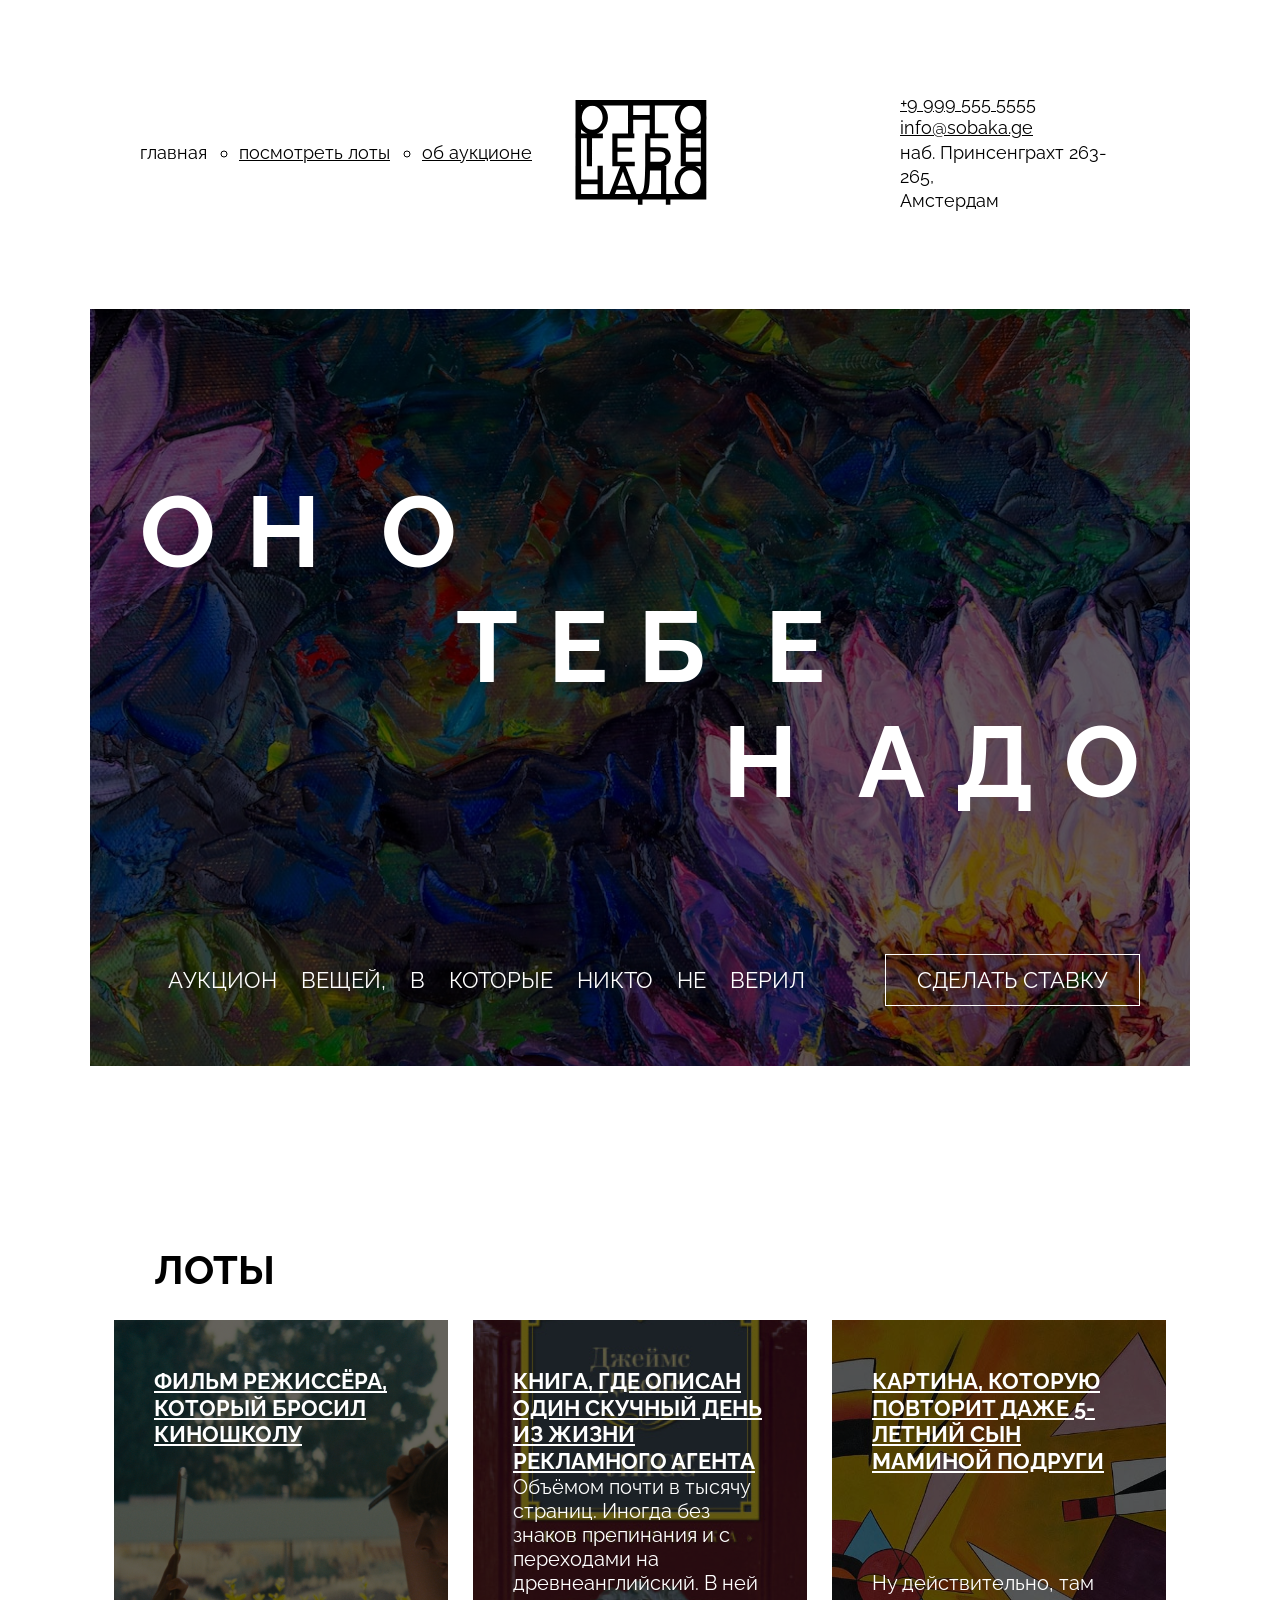
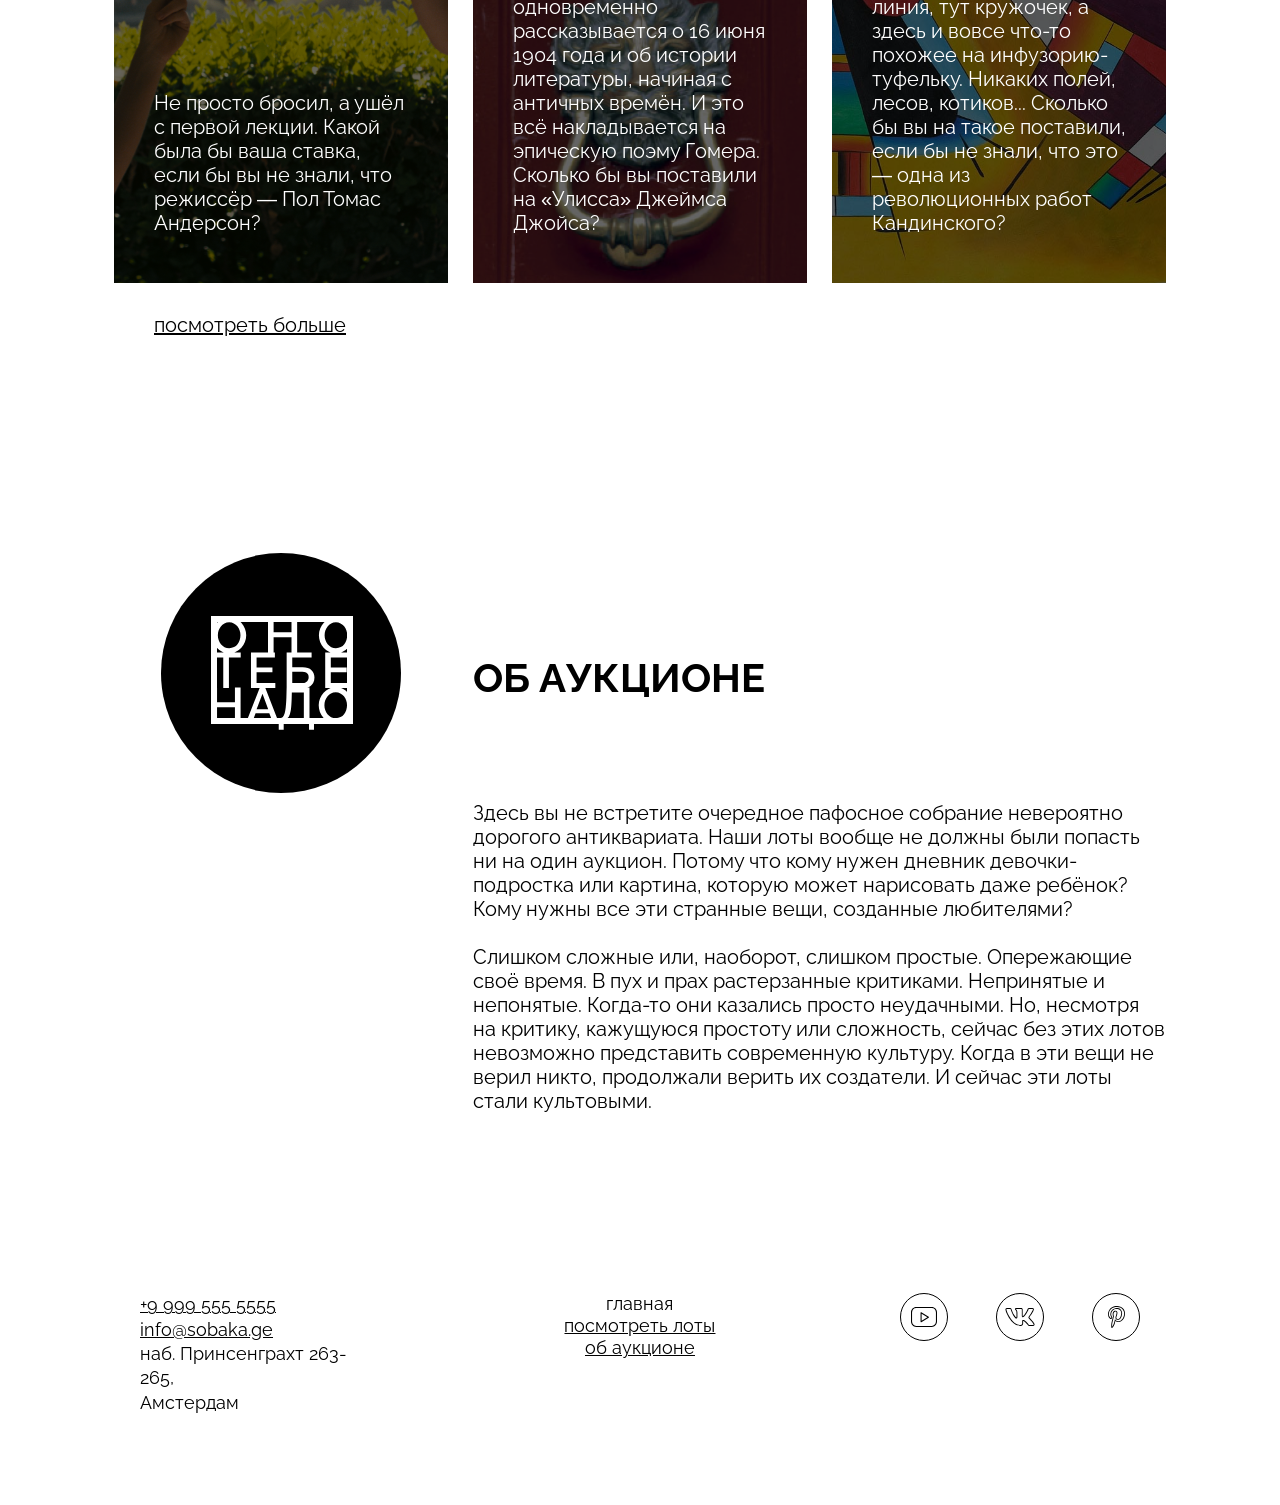
==== commit 534c6993: "Проба 2" ====
--- a/index.html
+++ b/index.html
@@ -30,8 +30,8 @@
   <main>
     <section class="cover overlay">
       <h1 class="cover__title">
-        <span class="aligned-text">о<span class="letter-spacing-extended">н</span>о</span>
-        <span class="aligned-text aligned-text_center">те<span class="letter-spacing-extended">бе</span></span>
+        <span class="aligned-text">о<span class="letter-spacing-extended">н</span><span class="no-letter-spacing">о</span></span>
+        <span class="aligned-text aligned-text_center">те<span class="letter-spacing-extended">б</span><span class="no-letter-spacing">е</span></span>
         <span class="aligned-text aligned-text_right"><span class="letter-spacing-extended">н</span>ад<span class="no-letter-spacing">о</span></span>
       </h1>
       <div class="cover__description">
--- a/styles/global.css
+++ b/styles/global.css
@@ -1,8 +1,43 @@
-*, *::before, *::after { box-sizing: border-box; }
-html { scroll-behavior: smooth; }
-body { width: 1100px; margin: 0 auto; font-family: 'Raleway', Arial, sans-serif; color: #000; background: #fff; }
-h1, h2, h3, p, ul { margin: 0; padding: 0; }
-ul { list-style: none; }
-a { color: inherit; }
-img { display: block; max-width: 100%; }
-button { font: inherit; }
+*,
+*::before,
+*::after {
+  box-sizing: border-box;
+}
+
+html {
+  scroll-behavior: smooth;
+}
+
+body {
+  width: 1100px;
+  margin: 0 auto;
+  color: #000;
+  font-family: 'Raleway', Arial, sans-serif;
+  background-color: #fff;
+}
+
+h1,
+h2,
+h3,
+p,
+ul {
+  margin: 0;
+  padding: 0;
+}
+
+ul {
+  list-style: none;
+}
+
+a {
+  color: inherit;
+}
+
+img {
+  display: block;
+  max-width: 100%;
+}
+
+button {
+  font: inherit;
+}
--- a/styles/style.css
+++ b/styles/style.css
@@ -4,53 +4,278 @@
   align-items: center;
   padding: 92px 50px 96px;
 }
-.header__links-list { display: flex; gap: 32px; font-size: 18px; line-height: 1.2; }
-.header__links-list-item { list-style: circle; }
-.header__links-list-item_no-bullet { list-style: none; }
-.header__link_active { text-decoration: none; }
-.header__logo { width: 148px; }
-.header__logo-image { width: 148px; height: 105px; }
-.address { display: flex; flex-direction: column; justify-self: end; width: 240px; font-size: 18px; font-style: normal; line-height: 24.3px; }
-.address a { width: fit-content; }
-
-.overlay { position: relative; }
-.overlay::before { content: ''; position: absolute; inset: 0; z-index: 1; background: rgb(0 0 0 / .6); }
-.cover { min-height: 757px; padding: 165px 50px 50px; color: #fff; background: url('../images/cover.jpg') center/cover no-repeat; }
-.cover__title { position: relative; z-index: 2; font-size: 100px; font-weight: 700; line-height: 1.15; letter-spacing: 30px; text-transform: uppercase; }
-.aligned-text { display: block; }
-.aligned-text_center { text-align: center; }
-.aligned-text_right { text-align: right; }
-.letter-spacing-extended { letter-spacing: 60px; }
-.no-letter-spacing { letter-spacing: 0; }
-.cover__description { position: relative; z-index: 2; display: flex; align-items: center; justify-content: space-between; margin-top: 135px; }
-.cover__description-text { margin-left: 28px; font-size: 22px; line-height: 28px; word-spacing: 18px; text-transform: uppercase; }
-.bet-button { border: 1px solid currentColor; padding: 11px 31px; color: #fff; font-size: 22px; line-height: 28px; text-transform: uppercase; background: transparent; cursor: pointer; }
-
-.lots { margin: 180px 24px 0; }
-.lots__heading { margin: 0 0 27px 40px; font-size: 40px; line-height: 47px; text-transform: uppercase; }
-.lots__card-list { display: grid; grid-template-columns: repeat(3, 1fr); gap: 25px; }
-.lots__card-list-item { display: flex; }
-.card-link { display: flex; flex-grow: 1; text-decoration: none; }
-.card { display: flex; flex-direction: column; flex-grow: 1; min-height: 563px; padding: 48px 40px; color: #fff; background-position: center; background-size: cover; }
-.card_type_film { background-image: url('../images/card-lot-01.jpg'); }
-.card_type_book { background-image: url('../images/card-lot-02.jpg'); }
-.card_type_picture { background-image: url('../images/card-lot-03.jpg'); }
-.card__title, .card__text { position: relative; z-index: 2; }
-.card__title { font-size: 22px; line-height: 1.2; text-decoration: underline; text-transform: uppercase; }
-.card__text { margin-top: auto; font-size: 20px; line-height: 24px; }
-.lots__look-more-link { display: block; width: fit-content; margin: 30px 0 0 40px; font-size: 20px; line-height: 24px; }
-
-.about { display: grid; grid-template-columns: 334px 1fr; gap: 25px; margin: 181px 24px 0; }
-.about__logo { display: flex; align-items: center; justify-content: center; width: 240px; height: 240px; margin: 35px auto 0; border-radius: 50%; background: #000; }
-.about__logo-image { width: 148px; }
-.about__title { margin: 136px 0 100px; font-size: 40px; line-height: 47px; text-transform: uppercase; }
-.about__text-grouped { display: flex; flex-direction: column; gap: 24px; }
-.about__text { font-size: 20px; line-height: 24px; }
-
-.footer { display: grid; grid-template-columns: 1fr 1fr 1fr; align-items: start; margin: 180px 50px 90px; }
-.address_footer { justify-self: start; }
-.footer__menu { justify-self: center; }
-.footer__menu-list { font-size: 18px; line-height: 22px; text-align: center; }
-.footer__menu-link_active { text-decoration: none; }
-.footer__social-list { display: flex; justify-self: end; gap: 48px; }
-.footer__social-icon { width: 48px; height: 48px; }
+
+.header__links-list {
+  display: flex;
+  gap: 32px;
+  font-size: 18px;
+  line-height: 1.2;
+}
+
+.header__links-list-item {
+  list-style: circle;
+}
+
+.header__links-list-item_no-bullet {
+  list-style: none;
+}
+
+.header__link_active {
+  text-decoration: none;
+}
+
+.header__logo {
+  width: 148px;
+}
+
+.header__logo-image {
+  width: 148px;
+  height: 105px;
+}
+
+.address {
+  display: flex;
+  flex-direction: column;
+  justify-self: end;
+  width: 240px;
+  font-size: 18px;
+  font-style: normal;
+  line-height: 24.3px;
+}
+
+.address a {
+  width: fit-content;
+}
+
+.overlay {
+  position: relative;
+}
+
+.overlay::before {
+  content: '';
+  position: absolute;
+  z-index: 1;
+  inset: 0;
+  background-color: rgb(0 0 0 / 0.6);
+}
+
+.cover {
+  min-height: 757px;
+  padding: 165px 50px 50px;
+  color: #fff;
+  background-image: url('../images/cover.jpg');
+  background-position: center;
+  background-size: cover;
+  background-repeat: no-repeat;
+}
+
+.cover__title {
+  position: relative;
+  z-index: 2;
+  font-size: 100px;
+  font-weight: 700;
+  line-height: 1.15;
+  letter-spacing: 30px;
+  text-transform: uppercase;
+}
+
+.aligned-text {
+  display: block;
+}
+
+.aligned-text_center {
+  text-align: center;
+}
+
+.aligned-text_right {
+  text-align: right;
+}
+
+.letter-spacing-extended {
+  letter-spacing: 60px;
+}
+
+.no-letter-spacing {
+  letter-spacing: 0;
+}
+
+.cover__description {
+  position: relative;
+  z-index: 2;
+  display: flex;
+  align-items: center;
+  justify-content: space-between;
+  margin-top: 135px;
+}
+
+.cover__description-text {
+  margin-left: 28px;
+  font-size: 22px;
+  line-height: 28px;
+  word-spacing: 18px;
+  text-transform: uppercase;
+}
+
+.bet-button {
+  border: 1px solid currentColor;
+  padding: 11px 31px;
+  color: #fff;
+  font-size: 22px;
+  line-height: 28px;
+  text-transform: uppercase;
+  background-color: transparent;
+  cursor: pointer;
+}
+
+.lots {
+  margin: 180px 24px 0;
+}
+
+.lots__heading {
+  margin: 0 0 27px 40px;
+  font-size: 40px;
+  line-height: 47px;
+  text-transform: uppercase;
+}
+
+.lots__card-list {
+  display: grid;
+  grid-template-columns: repeat(3, 1fr);
+  gap: 25px;
+}
+
+.lots__card-list-item {
+  display: flex;
+}
+
+.card-link {
+  display: flex;
+  flex-grow: 1;
+  text-decoration: none;
+}
+
+.card {
+  display: flex;
+  flex-direction: column;
+  flex-grow: 1;
+  min-height: 563px;
+  padding: 48px 40px;
+  color: #fff;
+  background-position: center;
+  background-size: cover;
+}
+
+.card_type_film {
+  background-image: url('../images/card-lot-01.jpg');
+}
+
+.card_type_book {
+  background-image: url('../images/card-lot-02.jpg');
+}
+
+.card_type_picture {
+  background-image: url('../images/card-lot-03.jpg');
+}
+
+.card__title,
+.card__text {
+  position: relative;
+  z-index: 2;
+}
+
+.card__title {
+  font-size: 22px;
+  line-height: 1.2;
+  text-decoration: underline;
+  text-transform: uppercase;
+}
+
+.card__text {
+  margin-top: auto;
+  font-size: 20px;
+  line-height: 24px;
+}
+
+.lots__look-more-link {
+  display: block;
+  width: fit-content;
+  margin: 30px 0 0 40px;
+  font-size: 20px;
+  line-height: 24px;
+}
+
+.about {
+  display: grid;
+  grid-template-columns: 334px 1fr;
+  gap: 25px;
+  margin: 181px 24px 0;
+}
+
+.about__logo {
+  display: flex;
+  align-items: center;
+  justify-content: center;
+  width: 240px;
+  height: 240px;
+  margin: 35px auto 0;
+  border-radius: 50%;
+  background-color: #000;
+}
+
+.about__logo-image {
+  width: 148px;
+}
+
+.about__title {
+  margin: 136px 0 100px;
+  font-size: 40px;
+  line-height: 47px;
+  text-transform: uppercase;
+}
+
+.about__text-grouped {
+  display: flex;
+  flex-direction: column;
+  gap: 24px;
+}
+
+.about__text {
+  font-size: 20px;
+  line-height: 24px;
+}
+
+.footer {
+  display: grid;
+  grid-template-columns: 1fr 1fr 1fr;
+  align-items: start;
+  margin: 180px 50px 90px;
+}
+
+.address_footer {
+  justify-self: start;
+}
+
+.footer__menu {
+  justify-self: center;
+}
+
+.footer__menu-list {
+  font-size: 18px;
+  line-height: 22px;
+  text-align: center;
+}
+
+.footer__menu-link_active {
+  text-decoration: none;
+}
+
+.footer__social-list {
+  display: flex;
+  justify-self: end;
+  gap: 48px;
+}
+
+.footer__social-icon {
+  width: 48px;
+  height: 48px;
+}
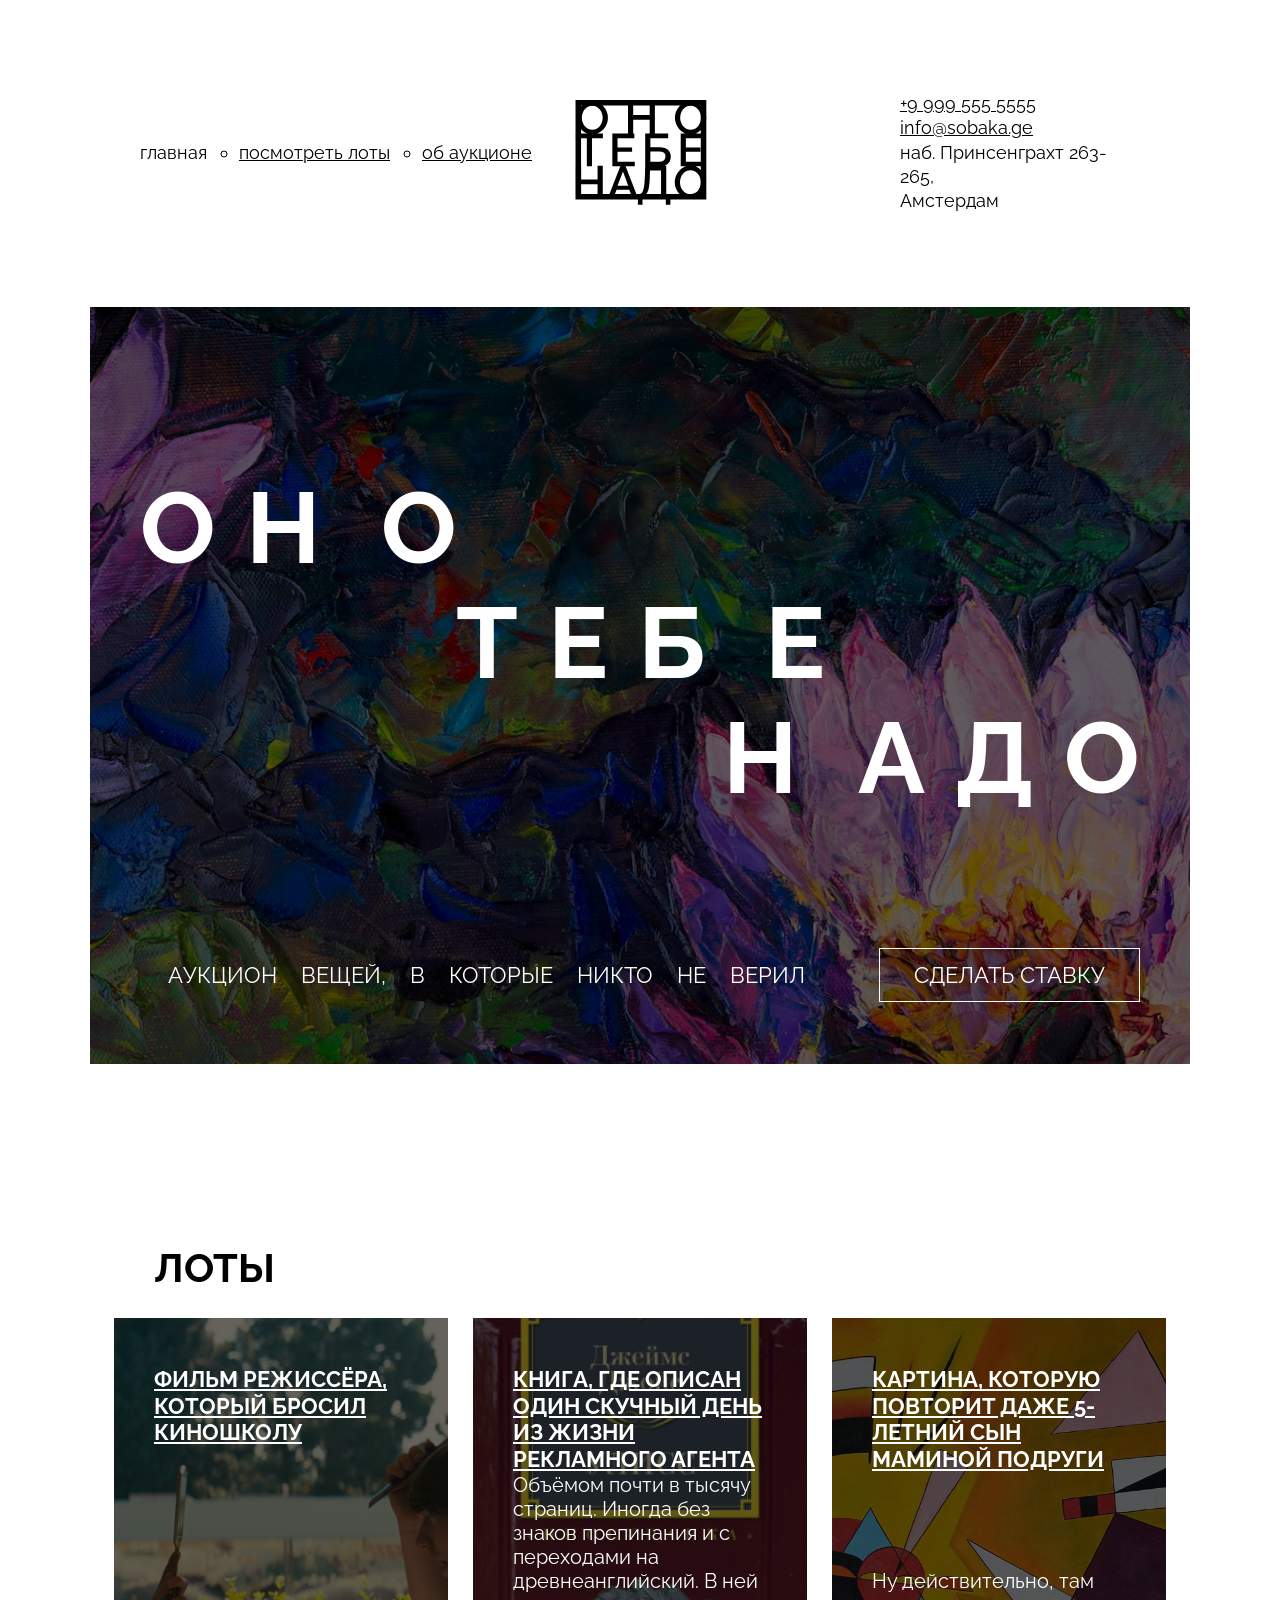
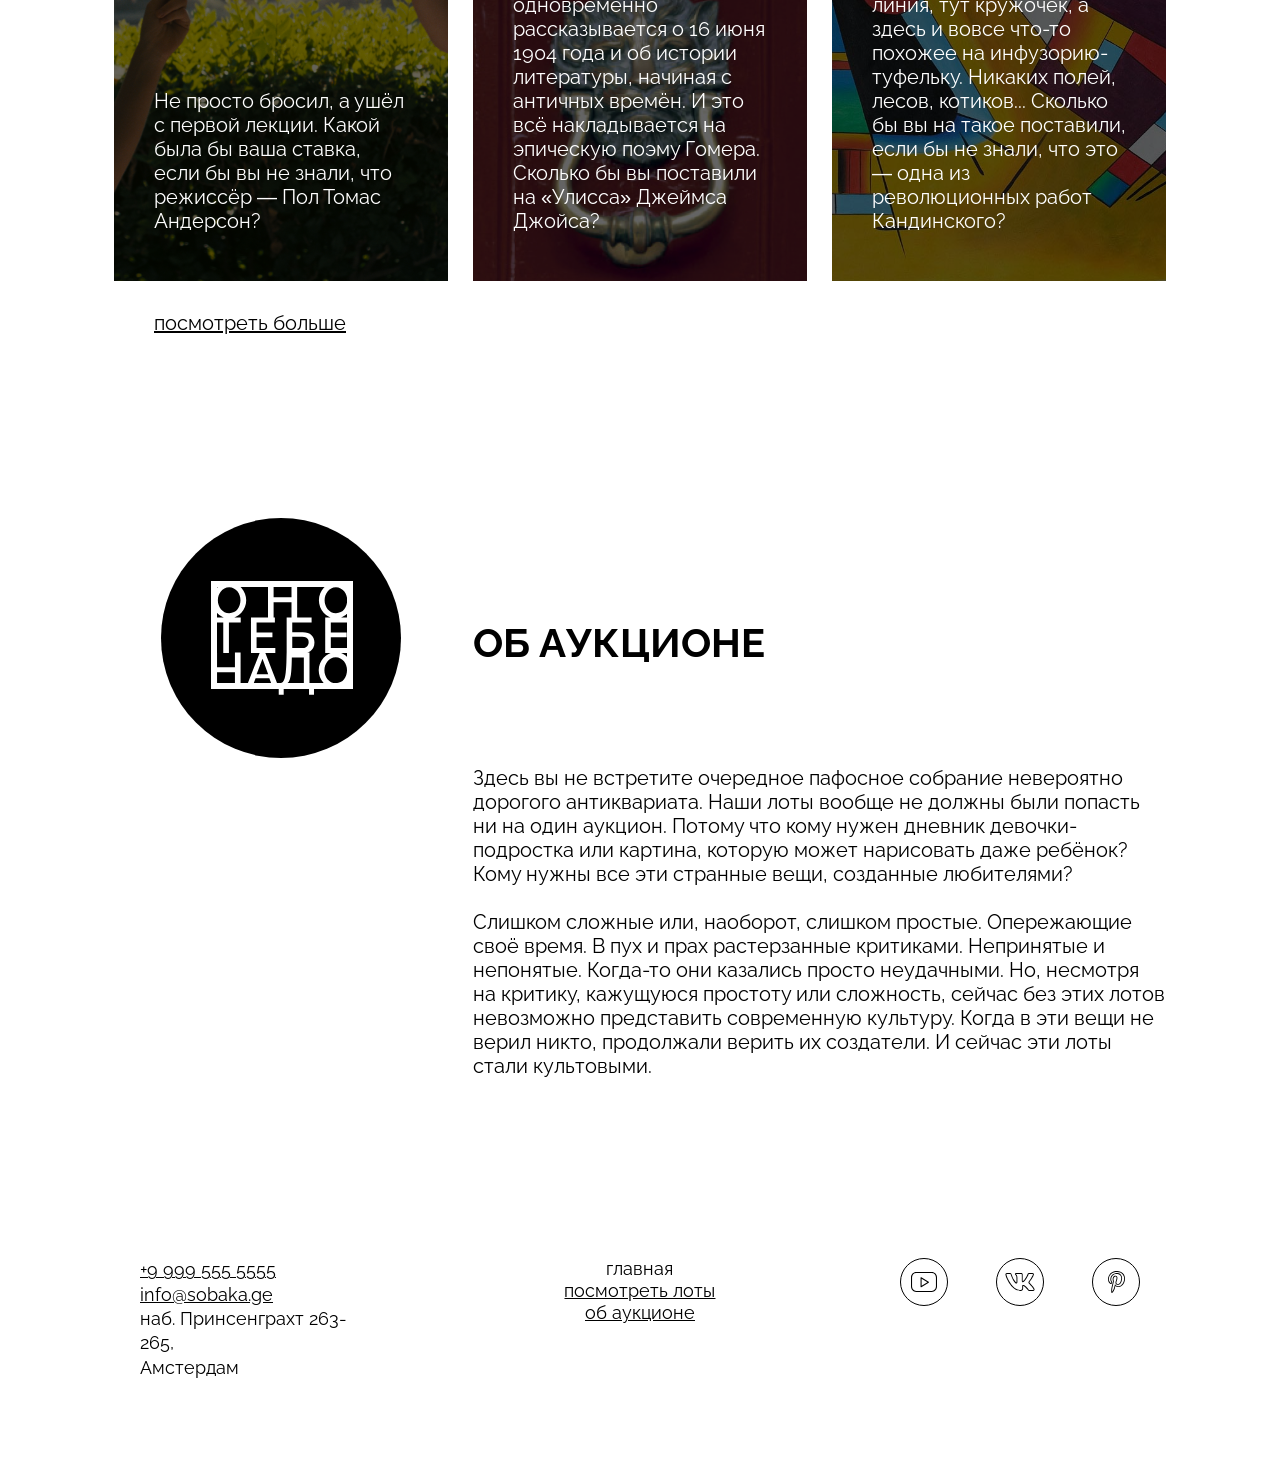
==== commit 7a2610da: "fix" ====
--- a/index.html
+++ b/index.html
@@ -8,16 +8,16 @@
   <link rel="stylesheet" href="styles/global.css">
   <link rel="stylesheet" href="styles/style.css">
 </head>
-<body>
+<body id="top">
   <header class="header">
     <nav class="header__menu" aria-label="Основная навигация">
       <ul class="header__links-list">
-        <li class="header__links-list-item header__links-list-item_no-bullet"><a class="header__link header__link_active" href="#">главная</a></li>
+        <li class="header__links-list-item header__links-list-item_no-bullet"><a class="header__link header__link_active" href="#top">главная</a></li>
         <li class="header__links-list-item"><a class="header__link" href="#lots">посмотреть лоты</a></li>
         <li class="header__links-list-item"><a class="header__link" href="#about">об аукционе</a></li>
       </ul>
     </nav>
-    <a class="header__logo" href="#" aria-label="На главную">
+    <a class="header__logo" href="#top" aria-label="На главную">
       <img class="header__logo-image" src="images/logo-black.svg" alt="Логотип «Оно тебе надо»">
     </a>
     <address class="address">
@@ -44,7 +44,7 @@
       <h2 class="lots__heading">Лоты</h2>
       <ul class="lots__card-list">
         <li class="lots__card-list-item">
-          <a class="card-link" href="#">
+          <a class="card-link" href="#top">
             <article class="card card_type_film overlay">
               <h3 class="card__title">Фильм режиссёра, который бросил киношколу</h3>
               <p class="card__text">Не просто бросил, а ушёл с первой лекции. Какой была бы ваша ставка, если бы вы не знали, что режиссёр — Пол Томас Андерсон?</p>
@@ -52,7 +52,7 @@
           </a>
         </li>
         <li class="lots__card-list-item">
-          <a class="card-link" href="#">
+          <a class="card-link" href="#top">
             <article class="card card_type_book overlay">
               <h3 class="card__title">Книга, где описан один скучный день из жизни рекламного агента</h3>
               <p class="card__text">Объёмом почти в тысячу страниц. Иногда без знаков препинания и с переходами на древнеанглийский. В ней одновременно рассказывается о 16 июня 1904 года и об истории литературы, начиная с античных времён. И это всё накладывается на эпическую поэму Гомера. Сколько бы вы поставили на «Улисса» Джеймса Джойса?</p>
@@ -60,7 +60,7 @@
           </a>
         </li>
         <li class="lots__card-list-item">
-          <a class="card-link" href="#">
+          <a class="card-link" href="#top">
             <article class="card card_type_picture overlay">
               <h3 class="card__title">Картина, которую повторит даже 5-летний сын маминой подруги</h3>
               <p class="card__text">Ну действительно, там линия, тут кружочек, а здесь и вовсе что-то похожее на инфузорию-туфельку. Никаких полей, лесов, котиков... Сколько бы вы на такое поставили, если бы не знали, что это — одна из революционных работ Кандинского?</p>
@@ -68,7 +68,7 @@
           </a>
         </li>
       </ul>
-      <a class="lots__look-more-link" href="#">посмотреть больше</a>
+      <a class="lots__look-more-link" href="#top">посмотреть больше</a>
     </section>
 
     <section class="about" id="about">
@@ -95,15 +95,15 @@
     </address>
     <nav class="footer__menu" aria-label="Навигация в подвале">
       <ul class="footer__menu-list">
-        <li><a class="footer__menu-link footer__menu-link_active" href="#">главная</a></li>
+        <li><a class="footer__menu-link footer__menu-link_active" href="#top">главная</a></li>
         <li><a class="footer__menu-link" href="#lots">посмотреть лоты</a></li>
         <li><a class="footer__menu-link" href="#about">об аукционе</a></li>
       </ul>
     </nav>
     <ul class="footer__social-list">
-      <li><a href="#" aria-label="YouTube"><img class="footer__social-icon" src="images/yt.svg" alt=""></a></li>
-      <li><a href="#" aria-label="ВКонтакте"><img class="footer__social-icon" src="images/vk.svg" alt=""></a></li>
-      <li><a href="#" aria-label="Pinterest"><img class="footer__social-icon" src="images/pinterest.svg" alt=""></a></li>
+      <li><a href="#top" aria-label="YouTube"><img class="footer__social-icon" src="images/yt.svg" alt=""></a></li>
+      <li><a href="#top" aria-label="ВКонтакте"><img class="footer__social-icon" src="images/vk.svg" alt=""></a></li>
+      <li><a href="#top" aria-label="Pinterest"><img class="footer__social-icon" src="images/pinterest.svg" alt=""></a></li>
     </ul>
   </footer>
 </body>
--- a/styles/style.css
+++ b/styles/style.css
@@ -2,7 +2,7 @@
   display: grid;
   grid-template-columns: 1fr min-content 1fr;
   align-items: center;
-  padding: 92px 50px 96px;
+  padding: 92px 50px 94px;
 }
 
 .header__links-list {
@@ -56,12 +56,12 @@
   position: absolute;
   z-index: 1;
   inset: 0;
-  background-color: rgb(0 0 0 / 0.6);
+  background-color: rgb(0 0 0 / 60%);
 }
 
 .cover {
   min-height: 757px;
-  padding: 165px 50px 50px;
+  padding: 163px 50px 50px;
   color: #fff;
   background-image: url('../images/cover.jpg');
   background-position: center;
@@ -105,7 +105,7 @@
   display: flex;
   align-items: center;
   justify-content: space-between;
-  margin-top: 135px;
+  margin-top: 133px;
 }
 
 .cover__description-text {
@@ -118,7 +118,7 @@
 
 .bet-button {
   border: 1px solid currentColor;
-  padding: 11px 31px;
+  padding: 12px 34px;
   color: #fff;
   font-size: 22px;
   line-height: 28px;
@@ -208,7 +208,7 @@
   display: grid;
   grid-template-columns: 334px 1fr;
   gap: 25px;
-  margin: 181px 24px 0;
+  margin: 148px 24px 0;
 }
 
 .about__logo {
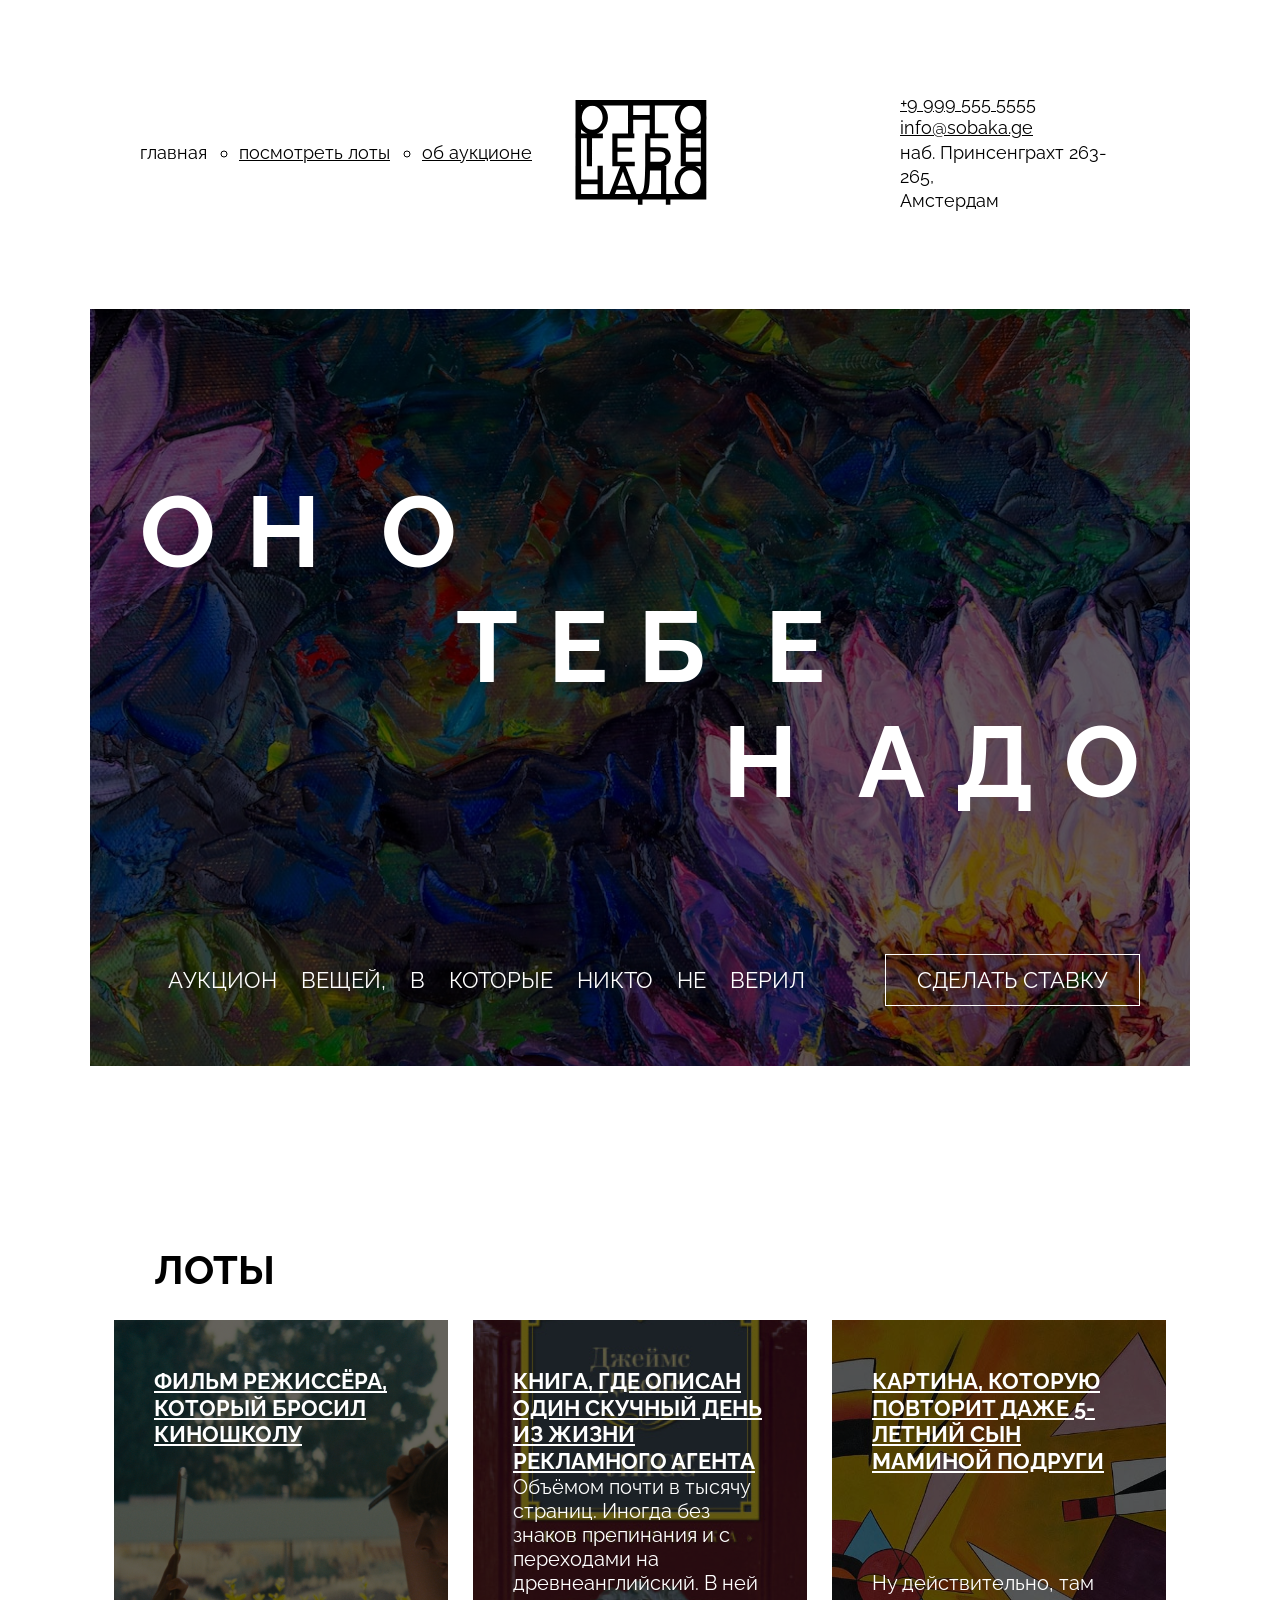
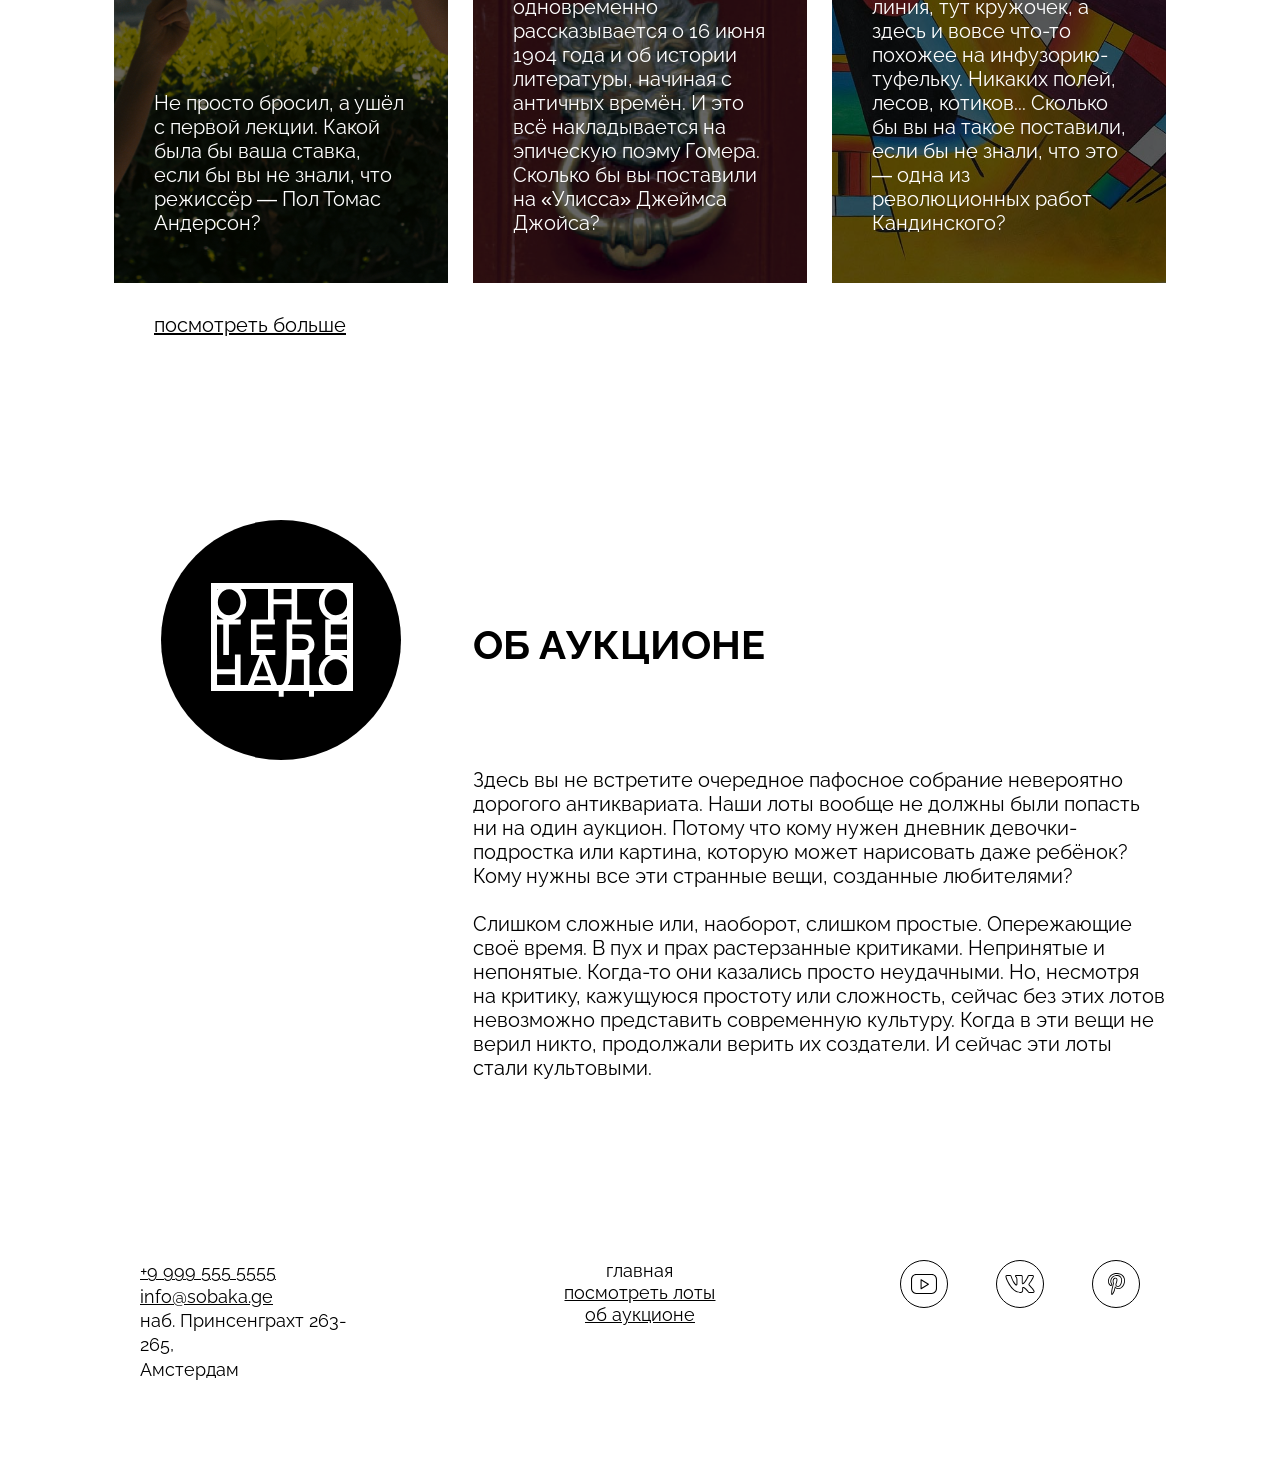
==== commit 455b27a6: "fix 2" ====
--- a/index.html
+++ b/index.html
@@ -12,14 +12,26 @@
   <header class="header">
     <nav class="header__menu" aria-label="Основная навигация">
       <ul class="header__links-list">
-        <li class="header__links-list-item header__links-list-item_no-bullet"><a class="header__link header__link_active" href="#top">главная</a></li>
-        <li class="header__links-list-item"><a class="header__link" href="#lots">посмотреть лоты</a></li>
-        <li class="header__links-list-item"><a class="header__link" href="#about">об аукционе</a></li>
+        <li class="header__links-list-item header__links-list-item_no-bullet">
+          <a class="header__link header__link_active" href="#top">главная</a>
+        </li>
+        <li class="header__links-list-item">
+          <a class="header__link" href="#lots">посмотреть лоты</a>
+        </li>
+        <li class="header__links-list-item">
+          <a class="header__link" href="#about">об аукционе</a>
+        </li>
       </ul>
     </nav>
-    <a class="header__logo" href="#top" aria-label="На главную">
-      <img class="header__logo-image" src="images/logo-black.svg" alt="Логотип «Оно тебе надо»">
+
+    <a class="header__logo" href="#top" aria-label="Перейти на главную страницу">
+      <img
+        class="header__logo-image"
+        src="images/logo-black.svg"
+        alt="Логотип «Оно тебе надо»"
+      >
     </a>
+
     <address class="address">
       <a href="tel:+99995555555">+9 999 555 5555</a>
       <a href="mailto:info@sobaka.ge">info@sobaka.ge</a>
@@ -28,60 +40,111 @@
   </header>
 
   <main>
-    <section class="cover overlay">
-      <h1 class="cover__title">
-        <span class="aligned-text">о<span class="letter-spacing-extended">н</span><span class="no-letter-spacing">о</span></span>
-        <span class="aligned-text aligned-text_center">те<span class="letter-spacing-extended">б</span><span class="no-letter-spacing">е</span></span>
-        <span class="aligned-text aligned-text_right"><span class="letter-spacing-extended">н</span>ад<span class="no-letter-spacing">о</span></span>
+    <section class="cover overlay" aria-labelledby="cover-title">
+      <h1 class="cover__title" id="cover-title">
+        <span class="aligned-text">
+          о<span class="letter-spacing-extended">н</span><span class="no-letter-spacing">о</span>
+        </span>
+        <span class="aligned-text aligned-text_center">
+          те<span class="letter-spacing-extended">б</span><span class="no-letter-spacing">е</span>
+        </span>
+        <span class="aligned-text aligned-text_right">
+          <span class="letter-spacing-extended">н</span>ад<span class="no-letter-spacing">о</span>
+        </span>
       </h1>
+
       <div class="cover__description">
-        <p class="cover__description-text">Аукцион вещей, в которые никто не верил</p>
+        <p class="cover__description-text">
+          Аукцион вещей, в которые никто не верил
+        </p>
         <button class="bet-button" type="button">Сделать ставку</button>
       </div>
     </section>
 
-    <section class="lots" id="lots">
-      <h2 class="lots__heading">Лоты</h2>
+    <section class="lots" id="lots" aria-labelledby="lots-title">
+      <h2 class="lots__heading" id="lots-title">Лоты</h2>
+
       <ul class="lots__card-list">
         <li class="lots__card-list-item">
-          <a class="card-link" href="#top">
+          <a class="card-link" href="#">
             <article class="card card_type_film overlay">
-              <h3 class="card__title">Фильм режиссёра, который бросил киношколу</h3>
-              <p class="card__text">Не просто бросил, а ушёл с первой лекции. Какой была бы ваша ставка, если бы вы не знали, что режиссёр — Пол Томас Андерсон?</p>
+              <h3 class="card__title">
+                Фильм режиссёра, который бросил киношколу
+              </h3>
+              <p class="card__text">
+                Не просто бросил, а ушёл с первой лекции. Какой была бы ваша
+                ставка, если бы вы не знали, что режиссёр — Пол Томас Андерсон?
+              </p>
             </article>
           </a>
         </li>
+
         <li class="lots__card-list-item">
-          <a class="card-link" href="#top">
+          <a class="card-link" href="#">
             <article class="card card_type_book overlay">
-              <h3 class="card__title">Книга, где описан один скучный день из жизни рекламного агента</h3>
-              <p class="card__text">Объёмом почти в тысячу страниц. Иногда без знаков препинания и с переходами на древнеанглийский. В ней одновременно рассказывается о 16 июня 1904 года и об истории литературы, начиная с античных времён. И это всё накладывается на эпическую поэму Гомера. Сколько бы вы поставили на «Улисса» Джеймса Джойса?</p>
+              <h3 class="card__title">
+                Книга, где описан один скучный день из жизни рекламного агента
+              </h3>
+              <p class="card__text">
+                Объёмом почти в тысячу страниц. Иногда без знаков препинания и с
+                переходами на древнеанглийский. В ней одновременно рассказывается
+                о 16 июня 1904 года и об истории литературы, начиная с античных
+                времён. И это всё накладывается на эпическую поэму Гомера. Сколько
+                бы вы поставили на «Улисса» Джеймса Джойса?
+              </p>
             </article>
           </a>
         </li>
+
         <li class="lots__card-list-item">
-          <a class="card-link" href="#top">
+          <a class="card-link" href="#">
             <article class="card card_type_picture overlay">
-              <h3 class="card__title">Картина, которую повторит даже 5-летний сын маминой подруги</h3>
-              <p class="card__text">Ну действительно, там линия, тут кружочек, а здесь и вовсе что-то похожее на инфузорию-туфельку. Никаких полей, лесов, котиков... Сколько бы вы на такое поставили, если бы не знали, что это — одна из революционных работ Кандинского?</p>
+              <h3 class="card__title">
+                Картина, которую повторит даже 5-летний сын маминой подруги
+              </h3>
+              <p class="card__text">
+                Ну действительно, там линия, тут кружочек, а здесь и вовсе что-то
+                похожее на инфузорию-туфельку. Никаких полей, лесов, котиков...
+                Сколько бы вы на такое поставили, если бы не знали, что это — одна
+                из революционных работ Кандинского?
+              </p>
             </article>
           </a>
         </li>
       </ul>
-      <a class="lots__look-more-link" href="#top">посмотреть больше</a>
+
+      <a class="lots__look-more-link" href="#">посмотреть больше</a>
     </section>
 
-    <section class="about" id="about">
+    <section class="about" id="about" aria-labelledby="about-title">
       <div class="about__column">
         <div class="about__logo">
-          <img class="about__logo-image" src="images/logo-white.svg" alt="Логотип «Оно тебе надо»">
+          <img
+            class="about__logo-image"
+            src="images/logo-white.svg"
+            alt="Логотип «Оно тебе надо»"
+          >
         </div>
       </div>
+
       <article class="about__column">
-        <h2 class="about__title">Об аукционе</h2>
+        <h2 class="about__title" id="about-title">Об аукционе</h2>
         <div class="about__text-grouped">
-          <p class="about__text">Здесь вы не встретите очередное пафосное собрание невероятно дорогого антиквариата. Наши лоты вообще не должны были попасть ни на один аукцион. Потому что кому нужен дневник девочки-подростка или картина, которую может нарисовать даже ребёнок? Кому нужны все эти странные вещи, созданные любителями?</p>
-          <p class="about__text">Слишком сложные или, наоборот, слишком простые. Опережающие своё время. В пух и прах растерзанные критиками. Непринятые и непонятые. Когда-то они казались просто неудачными. Но, несмотря на критику, кажущуюся простоту или сложность, сейчас без этих лотов невозможно представить современную культуру. Когда в эти вещи не верил никто, продолжали верить их создатели. И сейчас эти лоты стали культовыми.</p>
+          <p class="about__text">
+            Здесь вы не встретите очередное пафосное собрание невероятно дорогого
+            антиквариата. Наши лоты вообще не должны были попасть ни на один
+            аукцион. Потому что кому нужен дневник девочки-подростка или картина,
+            которую может нарисовать даже ребёнок? Кому нужны все эти странные
+            вещи, созданные любителями?
+          </p>
+          <p class="about__text">
+            Слишком сложные или, наоборот, слишком простые. Опережающие своё время.
+            В пух и прах растерзанные критиками. Непринятые и непонятые. Когда-то
+            они казались просто неудачными. Но, несмотря на критику, кажущуюся
+            простоту или сложность, сейчас без этих лотов невозможно представить
+            современную культуру. Когда в эти вещи не верил никто, продолжали
+            верить их создатели. И сейчас эти лоты стали культовыми.
+          </p>
         </div>
       </article>
     </section>
@@ -93,17 +156,39 @@
       <a href="mailto:info@sobaka.ge">info@sobaka.ge</a>
       <p>наб. Принсенграхт 263-265,<br>Амстердам</p>
     </address>
+
     <nav class="footer__menu" aria-label="Навигация в подвале">
       <ul class="footer__menu-list">
-        <li><a class="footer__menu-link footer__menu-link_active" href="#top">главная</a></li>
-        <li><a class="footer__menu-link" href="#lots">посмотреть лоты</a></li>
-        <li><a class="footer__menu-link" href="#about">об аукционе</a></li>
+        <li>
+          <a class="footer__menu-link footer__menu-link_active" href="#top">
+            главная
+          </a>
+        </li>
+        <li>
+          <a class="footer__menu-link" href="#lots">посмотреть лоты</a>
+        </li>
+        <li>
+          <a class="footer__menu-link" href="#about">об аукционе</a>
+        </li>
       </ul>
     </nav>
+
     <ul class="footer__social-list">
-      <li><a href="#top" aria-label="YouTube"><img class="footer__social-icon" src="images/yt.svg" alt=""></a></li>
-      <li><a href="#top" aria-label="ВКонтакте"><img class="footer__social-icon" src="images/vk.svg" alt=""></a></li>
-      <li><a href="#top" aria-label="Pinterest"><img class="footer__social-icon" src="images/pinterest.svg" alt=""></a></li>
+      <li>
+        <a class="footer__social-link" href="#" aria-label="YouTube">
+          <img class="footer__social-icon" src="images/yt.svg" alt="">
+        </a>
+      </li>
+      <li>
+        <a class="footer__social-link" href="#" aria-label="ВКонтакте">
+          <img class="footer__social-icon" src="images/vk.svg" alt="">
+        </a>
+      </li>
+      <li>
+        <a class="footer__social-link" href="#" aria-label="Pinterest">
+          <img class="footer__social-icon" src="images/pinterest.svg" alt="">
+        </a>
+      </li>
     </ul>
   </footer>
 </body>
--- a/styles/style.css
+++ b/styles/style.css
@@ -2,7 +2,7 @@
   display: grid;
   grid-template-columns: 1fr min-content 1fr;
   align-items: center;
-  padding: 92px 50px 94px;
+  padding: 92px 50px 96px;
 }
 
 .header__links-list {
@@ -25,6 +25,7 @@
 }
 
 .header__logo {
+  display: block;
   width: 148px;
 }
 
@@ -61,7 +62,7 @@
 
 .cover {
   min-height: 757px;
-  padding: 163px 50px 50px;
+  padding: 165px 50px 50px;
   color: #fff;
   background-image: url('../images/cover.jpg');
   background-position: center;
@@ -105,7 +106,7 @@
   display: flex;
   align-items: center;
   justify-content: space-between;
-  margin-top: 133px;
+  margin-top: 135px;
 }
 
 .cover__description-text {
@@ -118,7 +119,7 @@
 
 .bet-button {
   border: 1px solid currentColor;
-  padding: 12px 34px;
+  padding: 11px 31px;
   color: #fff;
   font-size: 22px;
   line-height: 28px;
@@ -163,6 +164,7 @@
   color: #fff;
   background-position: center;
   background-size: cover;
+  background-repeat: no-repeat;
 }
 
 .card_type_film {
@@ -275,6 +277,10 @@
   gap: 48px;
 }
 
+.footer__social-link {
+  display: block;
+}
+
 .footer__social-icon {
   width: 48px;
   height: 48px;
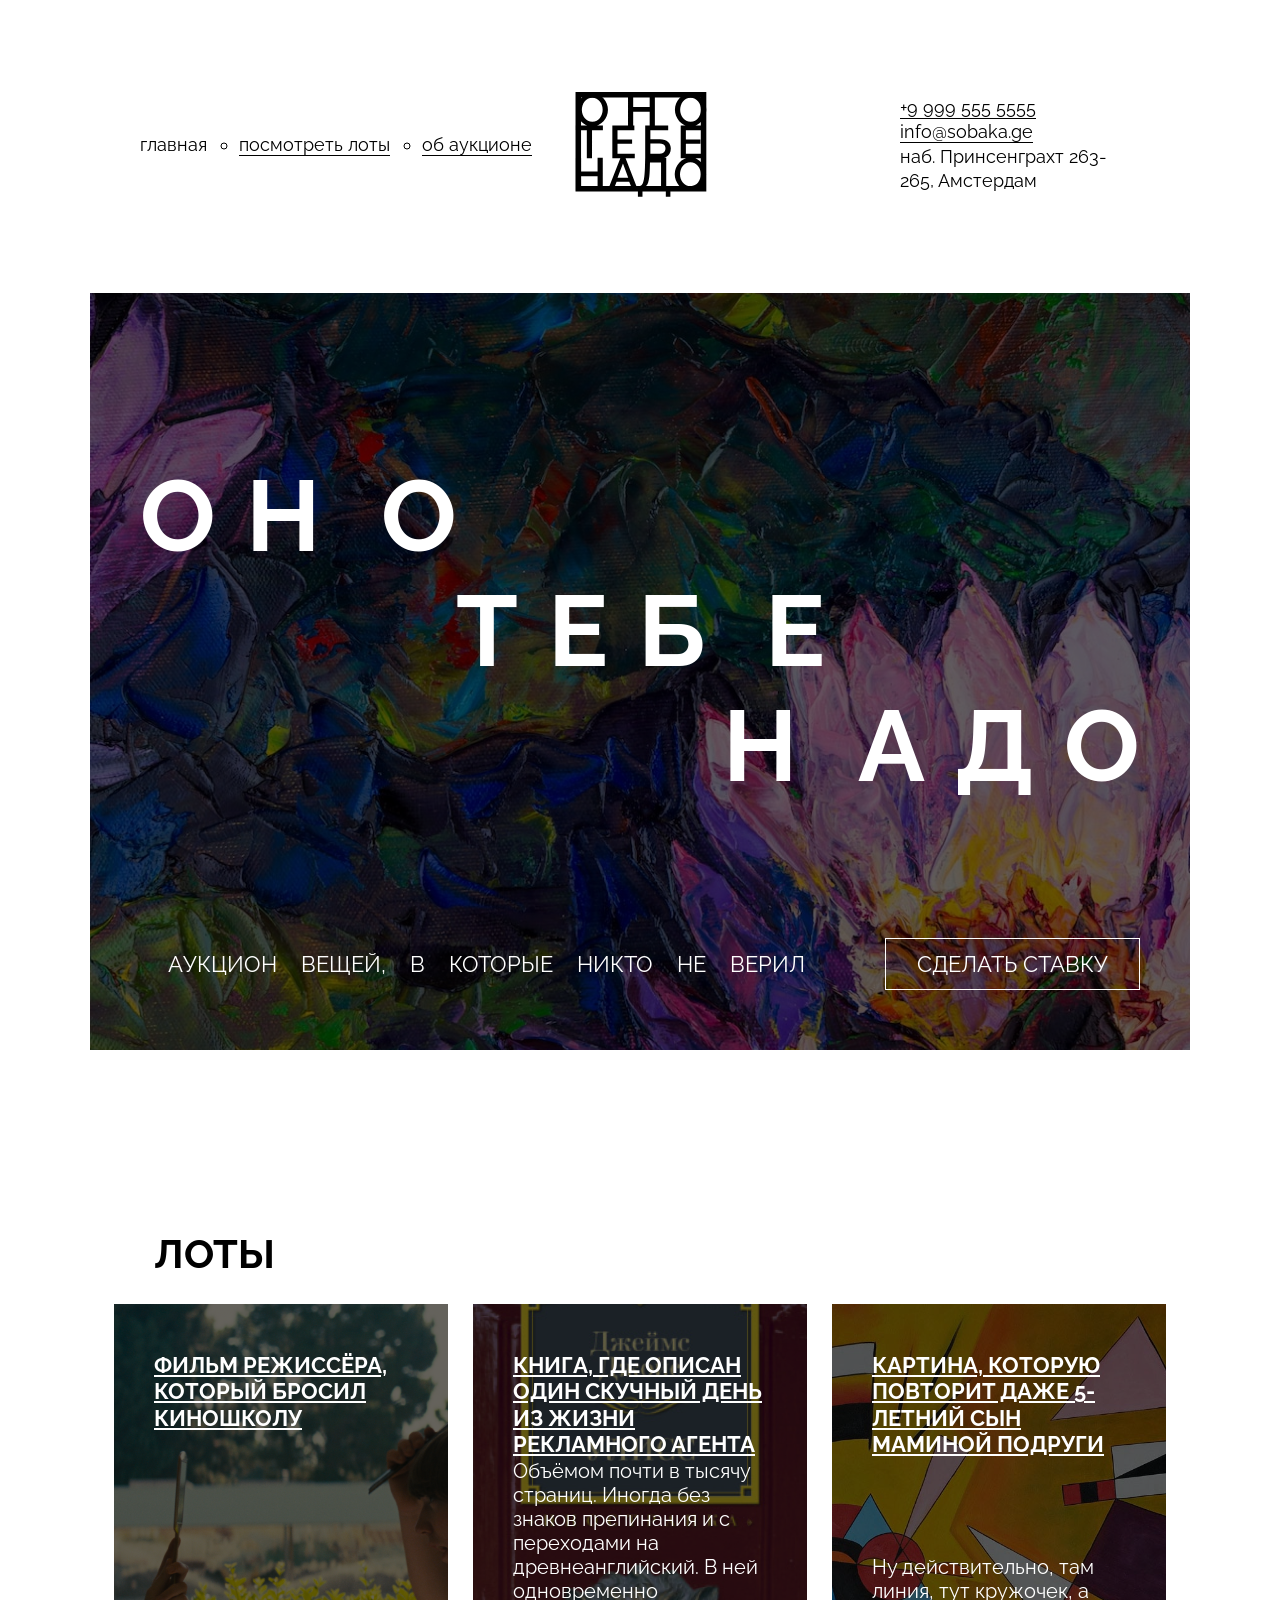
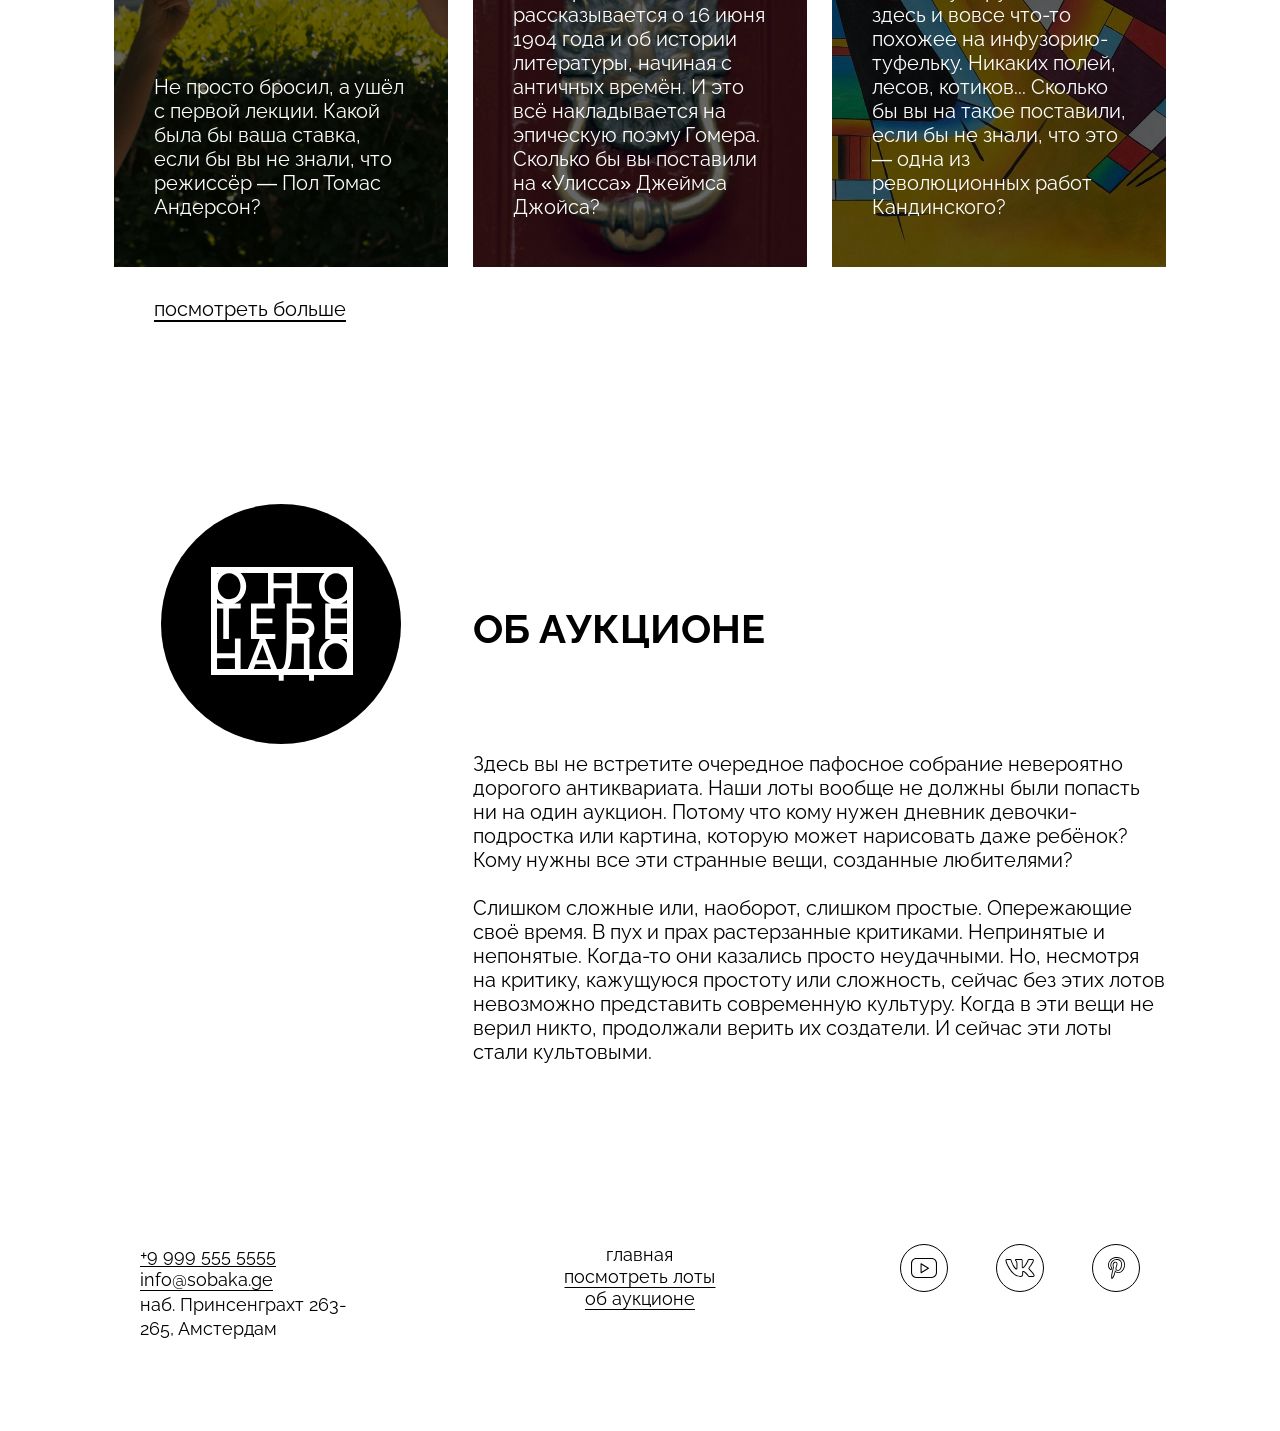
==== commit d91c5f06: "fix 4" ====
--- a/index.html
+++ b/index.html
@@ -32,10 +32,10 @@
       >
     </a>
 
-    <address class="address">
-      <a href="tel:+99995555555">+9 999 555 5555</a>
-      <a href="mailto:info@sobaka.ge">info@sobaka.ge</a>
-      <p>наб. Принсенграхт 263-265,<br>Амстердам</p>
+    <address class="address header__address">
+      <a class="address__link" href="tel:+99995555555">+9 999 555 5555</a>
+      <a class="address__link" href="mailto:info@sobaka.ge">info@sobaka.ge</a>
+      <p class="address__text">наб. Принсенграхт 263-<br>265, Амстердам</p>
     </address>
   </header>
 
@@ -66,7 +66,7 @@
 
       <ul class="lots__card-list">
         <li class="lots__card-list-item">
-          <a class="card-link" href="#">
+          <a class="card-link" href="#0">
             <article class="card card_type_film overlay">
               <h3 class="card__title">
                 Фильм режиссёра, который бросил киношколу
@@ -80,7 +80,7 @@
         </li>
 
         <li class="lots__card-list-item">
-          <a class="card-link" href="#">
+          <a class="card-link" href="#0">
             <article class="card card_type_book overlay">
               <h3 class="card__title">
                 Книга, где описан один скучный день из жизни рекламного агента
@@ -97,7 +97,7 @@
         </li>
 
         <li class="lots__card-list-item">
-          <a class="card-link" href="#">
+          <a class="card-link" href="#0">
             <article class="card card_type_picture overlay">
               <h3 class="card__title">
                 Картина, которую повторит даже 5-летний сын маминой подруги
@@ -113,7 +113,7 @@
         </li>
       </ul>
 
-      <a class="lots__look-more-link" href="#">посмотреть больше</a>
+      <a class="lots__look-more-link" href="#0">посмотреть больше</a>
     </section>
 
     <section class="about" id="about" aria-labelledby="about-title">
@@ -152,9 +152,9 @@
 
   <footer class="footer">
     <address class="address address_footer">
-      <a href="tel:+99995555555">+9 999 555 5555</a>
-      <a href="mailto:info@sobaka.ge">info@sobaka.ge</a>
-      <p>наб. Принсенграхт 263-265,<br>Амстердам</p>
+      <a class="address__link" href="tel:+99995555555">+9 999 555 5555</a>
+      <a class="address__link" href="mailto:info@sobaka.ge">info@sobaka.ge</a>
+      <p class="address__text">наб. Принсенграхт 263-<br>265, Амстердам</p>
     </address>
 
     <nav class="footer__menu" aria-label="Навигация в подвале">
@@ -175,17 +175,17 @@
 
     <ul class="footer__social-list">
       <li>
-        <a class="footer__social-link" href="#" aria-label="YouTube">
+        <a class="footer__social-link" href="#0" aria-label="YouTube">
           <img class="footer__social-icon" src="images/yt.svg" alt="">
         </a>
       </li>
       <li>
-        <a class="footer__social-link" href="#" aria-label="ВКонтакте">
+        <a class="footer__social-link" href="#0" aria-label="ВКонтакте">
           <img class="footer__social-icon" src="images/vk.svg" alt="">
         </a>
       </li>
       <li>
-        <a class="footer__social-link" href="#" aria-label="Pinterest">
+        <a class="footer__social-link" href="#0" aria-label="Pinterest">
           <img class="footer__social-icon" src="images/pinterest.svg" alt="">
         </a>
       </li>
--- a/styles/style.css
+++ b/styles/style.css
@@ -20,12 +20,17 @@
   list-style: none;
 }
 
+.header__link {
+  text-underline-offset: 4px;
+}
+
 .header__link_active {
   text-decoration: none;
 }
 
 .header__logo {
   display: block;
+  justify-self: center;
   width: 148px;
 }
 
@@ -37,15 +42,19 @@
 .address {
   display: flex;
   flex-direction: column;
-  justify-self: end;
   width: 240px;
   font-size: 18px;
   font-style: normal;
   line-height: 24.3px;
 }
 
-.address a {
+.header__address {
+  justify-self: end;
+}
+
+.address__link {
   width: fit-content;
+  text-underline-offset: 4px;
 }
 
 .overlay {
@@ -159,6 +168,7 @@
   display: flex;
   flex-direction: column;
   flex-grow: 1;
+  justify-content: space-between;
   min-height: 563px;
   padding: 48px 40px;
   color: #fff;
@@ -193,10 +203,10 @@
 }
 
 .card__text {
-  margin-top: auto;
   font-size: 20px;
   line-height: 24px;
 }
+
 
 .lots__look-more-link {
   display: block;
@@ -204,6 +214,7 @@
   margin: 30px 0 0 40px;
   font-size: 20px;
   line-height: 24px;
+  text-underline-offset: 4px;
 }
 
 .about {
@@ -267,6 +278,10 @@
   text-align: center;
 }
 
+.footer__menu-link {
+  text-underline-offset: 4px;
+}
+
 .footer__menu-link_active {
   text-decoration: none;
 }
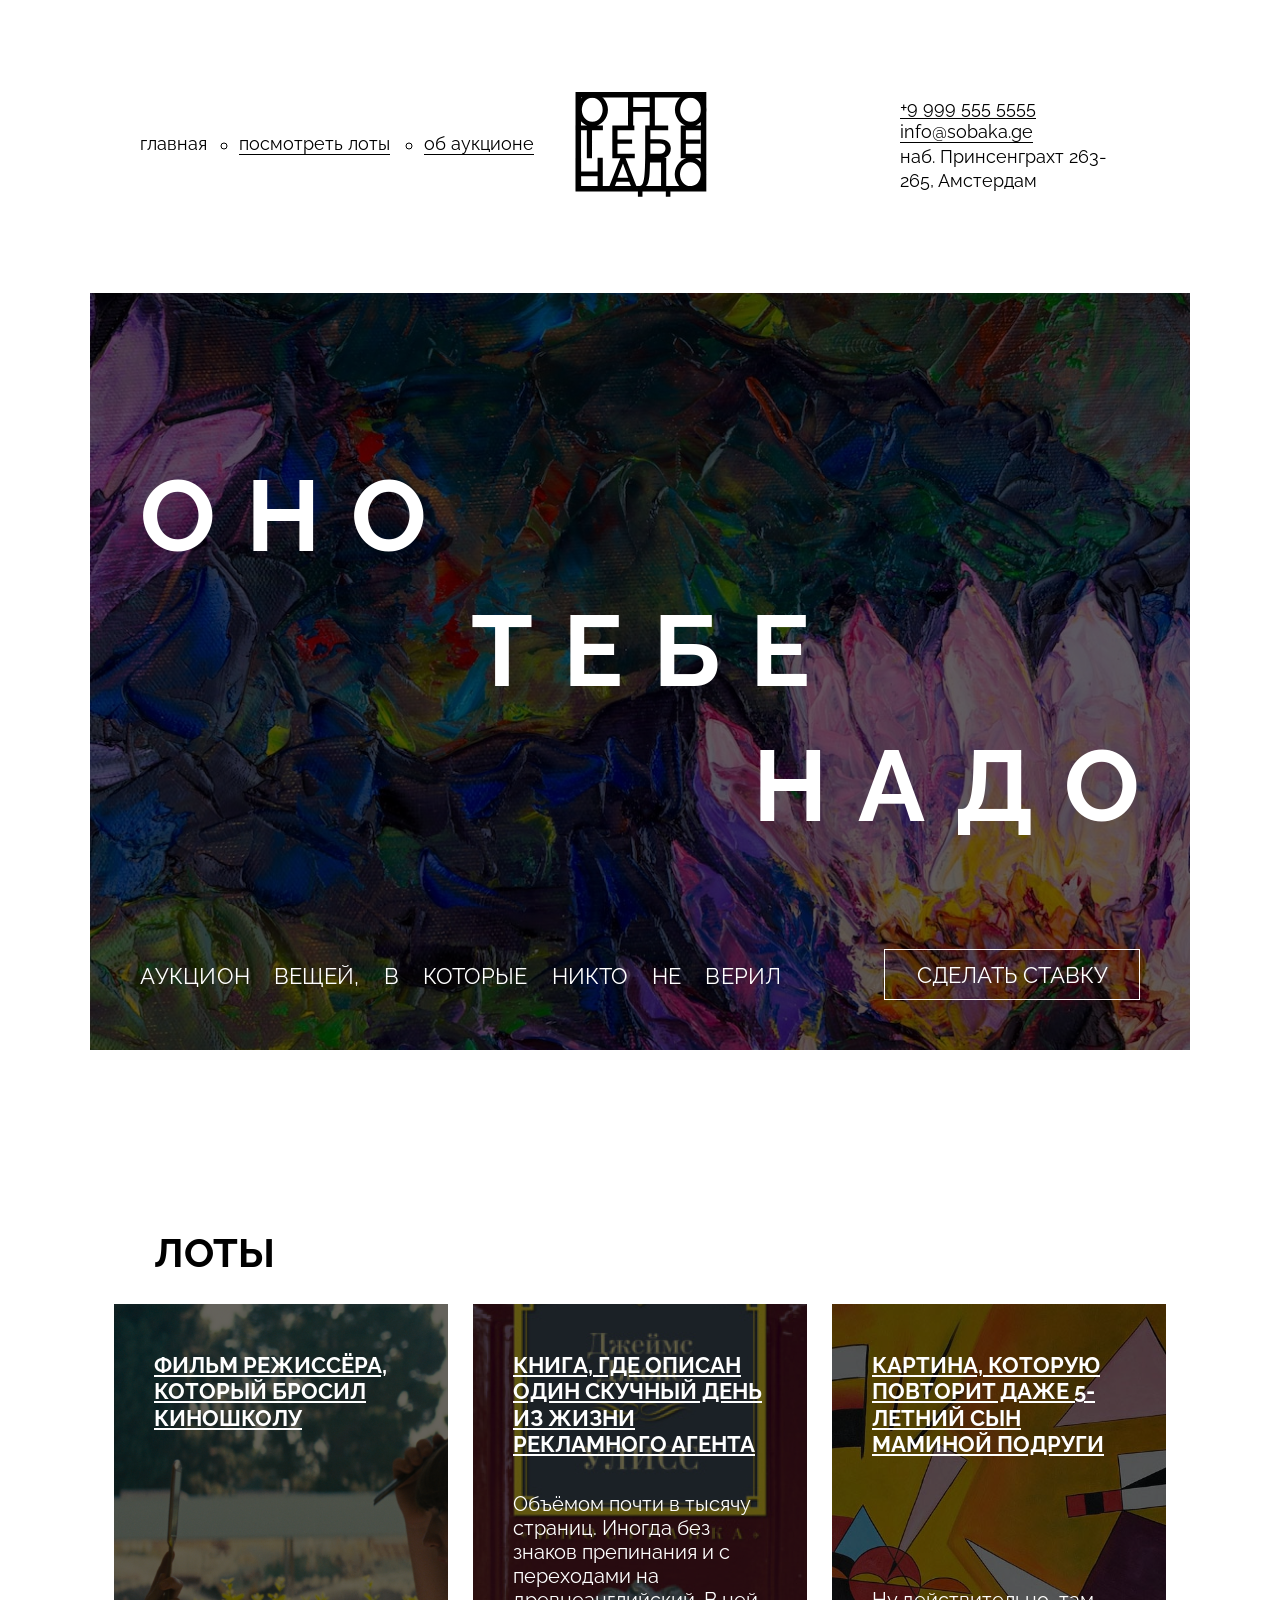
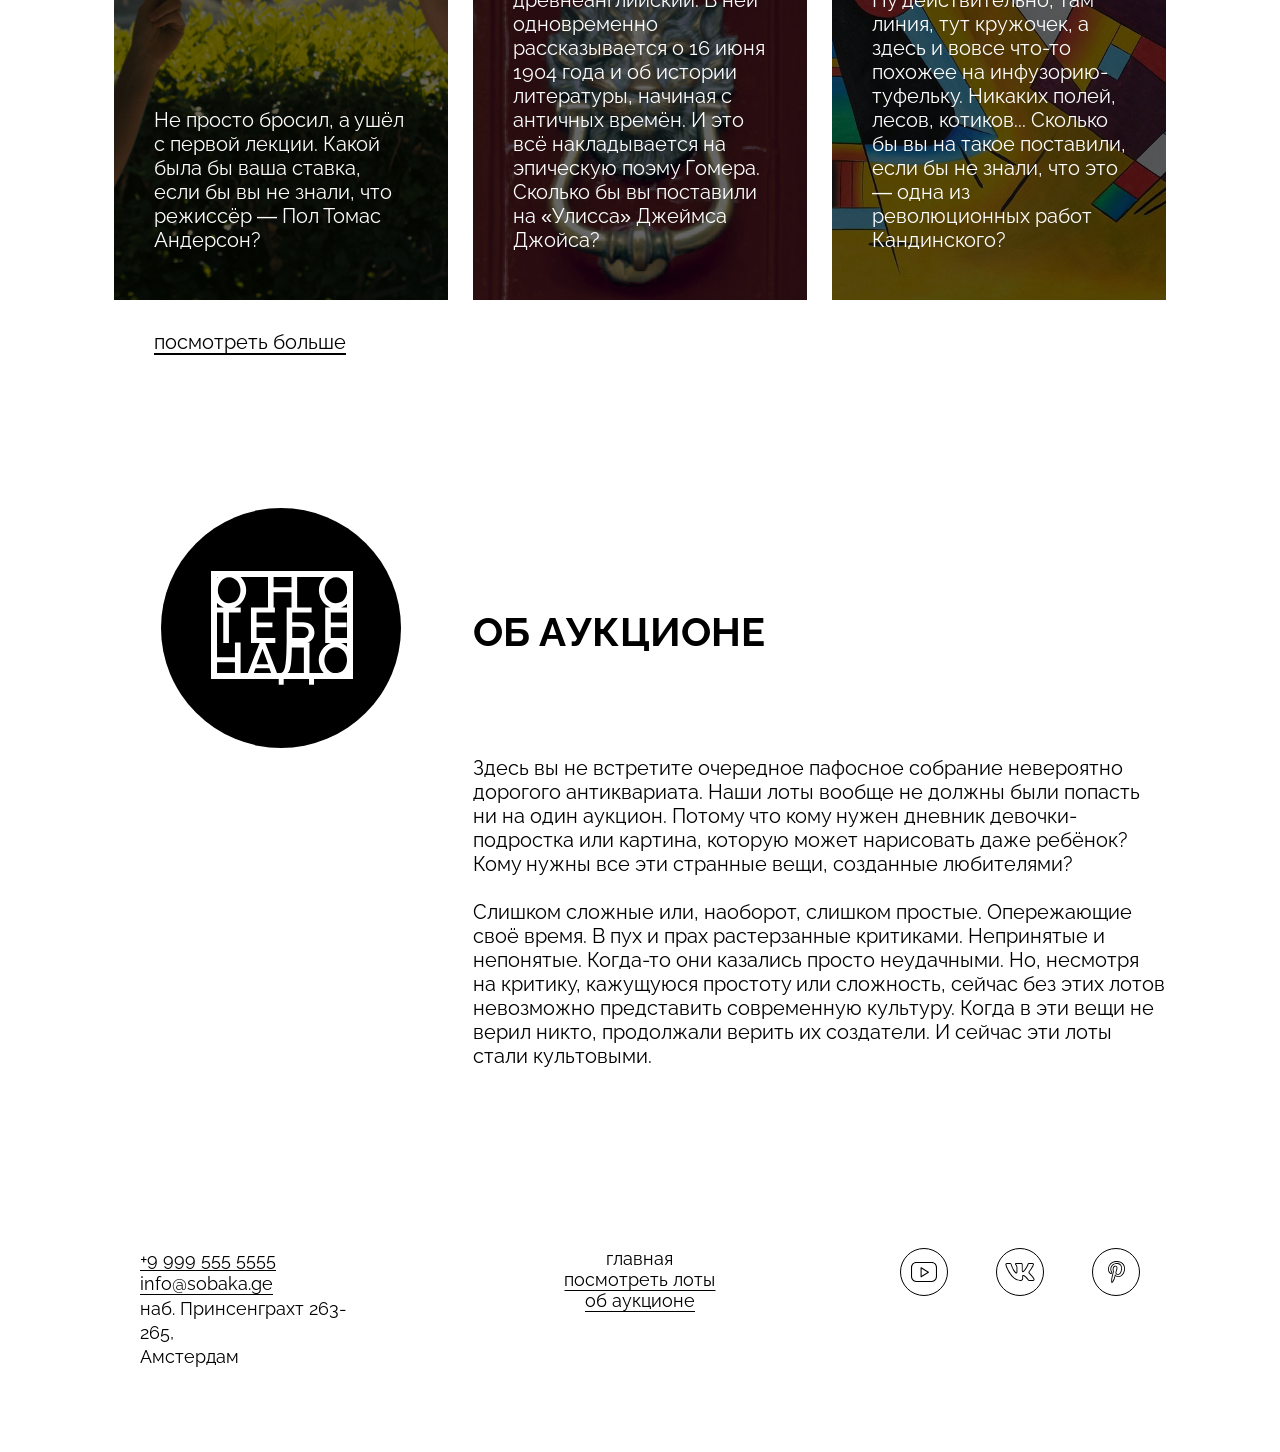
==== commit b208fe74: "fix 6" ====
--- a/index.html
+++ b/index.html
@@ -132,7 +132,7 @@
         <div class="about__text-grouped">
           <p class="about__text">
             Здесь вы не встретите очередное пафосное собрание невероятно дорогого
-            антиквариата. Наши лоты вообще не должны были попасть ни на один
+            антиквариата. Наши лоты вообще не должны были попасть <br> ни на один
             аукцион. Потому что кому нужен дневник девочки-подростка или картина,
             которую может нарисовать даже ребёнок? Кому нужны все эти странные
             вещи, созданные любителями?
@@ -140,7 +140,7 @@
           <p class="about__text">
             Слишком сложные или, наоборот, слишком простые. Опережающие своё время.
             В пух и прах растерзанные критиками. Непринятые и непонятые. Когда-то
-            они казались просто неудачными. Но, несмотря на критику, кажущуюся
+            они казались просто неудачными. Но, несмотря <br> на критику, кажущуюся
             простоту или сложность, сейчас без этих лотов невозможно представить
             современную культуру. Когда в эти вещи не верил никто, продолжали
             верить их создатели. И сейчас эти лоты стали культовыми.
@@ -154,7 +154,7 @@
     <address class="address address_footer">
       <a class="address__link" href="tel:+99995555555">+9 999 555 5555</a>
       <a class="address__link" href="mailto:info@sobaka.ge">info@sobaka.ge</a>
-      <p class="address__text">наб. Принсенграхт 263-<br>265, Амстердам</p>
+      <p class="address__text">наб. Принсенграхт 263-265, <br> Амстердам</p>
     </address>
 
     <nav class="footer__menu" aria-label="Навигация в подвале">
--- a/styles/style.css
+++ b/styles/style.css
@@ -21,7 +21,13 @@
 }
 
 .header__link {
+  position: relative;
+  top: -1px;
   text-underline-offset: 4px;
+}
+
+.header__links-list-item:nth-child(3) {
+  margin-left: 2px;
 }
 
 .header__link_active {
@@ -71,7 +77,7 @@
 
 .cover {
   min-height: 757px;
-  padding: 165px 50px 50px;
+  padding: 155px 50px 50px;
   color: #fff;
   background-image: url('../images/cover.jpg');
   background-position: center;
@@ -84,7 +90,7 @@
   z-index: 2;
   font-size: 100px;
   font-weight: 700;
-  line-height: 1.15;
+  line-height: 1.35;
   letter-spacing: 30px;
   text-transform: uppercase;
 }
@@ -102,7 +108,7 @@
 }
 
 .letter-spacing-extended {
-  letter-spacing: 60px;
+  letter-spacing: 30px;
 }
 
 .no-letter-spacing {
@@ -115,23 +121,27 @@
   display: flex;
   align-items: center;
   justify-content: space-between;
-  margin-top: 135px;
+  margin-top: 96px;
 }
 
 .cover__description-text {
-  margin-left: 28px;
+  position: relative;
+  top: 1px;
   font-size: 22px;
   line-height: 28px;
+  letter-spacing: 0.1px;
   word-spacing: 18px;
   text-transform: uppercase;
 }
 
 .bet-button {
+  width: 256px;
+  height: 51px;
   border: 1px solid currentColor;
-  padding: 11px 31px;
+  padding: 0;
   color: #fff;
   font-size: 22px;
-  line-height: 28px;
+  line-height: normal;
   text-transform: uppercase;
   background-color: transparent;
   cursor: pointer;
@@ -142,6 +152,8 @@
 }
 
 .lots__heading {
+  position: relative;
+  top: -1px;
   margin: 0 0 27px 40px;
   font-size: 40px;
   line-height: 47px;
@@ -169,7 +181,7 @@
   flex-direction: column;
   flex-grow: 1;
   justify-content: space-between;
-  min-height: 563px;
+  min-height: 596px;
   padding: 48px 40px;
   color: #fff;
   background-position: center;
@@ -206,7 +218,6 @@
   font-size: 20px;
   line-height: 24px;
 }
-
 
 .lots__look-more-link {
   display: block;
@@ -221,7 +232,7 @@
   display: grid;
   grid-template-columns: 334px 1fr;
   gap: 25px;
-  margin: 148px 24px 0;
+  margin: 119px 24px 0;
 }
 
 .about__logo {
@@ -240,6 +251,8 @@
 }
 
 .about__title {
+  position: relative;
+  top: -1px;
   margin: 136px 0 100px;
   font-size: 40px;
   line-height: 47px;
@@ -261,7 +274,7 @@
   display: grid;
   grid-template-columns: 1fr 1fr 1fr;
   align-items: start;
-  margin: 180px 50px 90px;
+  margin: 180px 50px 83px;
 }
 
 .address_footer {
@@ -274,7 +287,7 @@
 
 .footer__menu-list {
   font-size: 18px;
-  line-height: 22px;
+  line-height: 21px;
   text-align: center;
 }
 
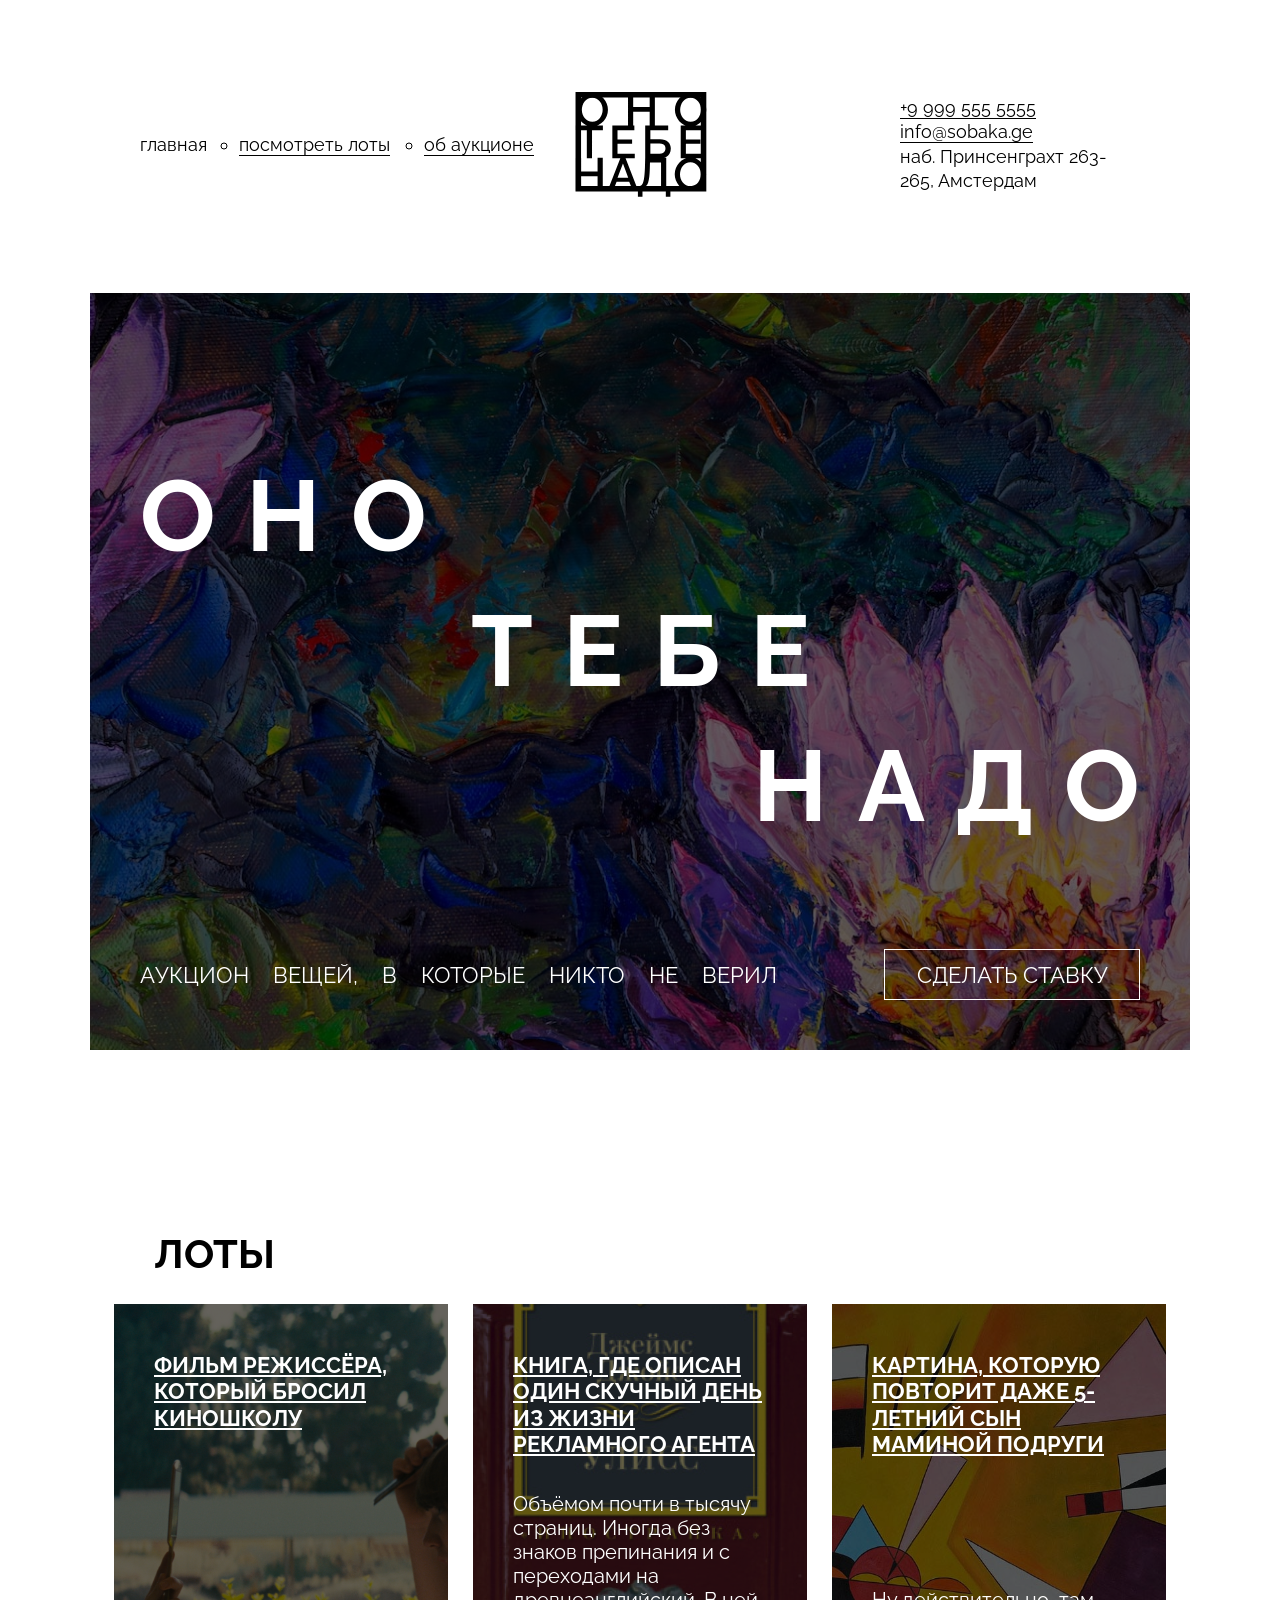
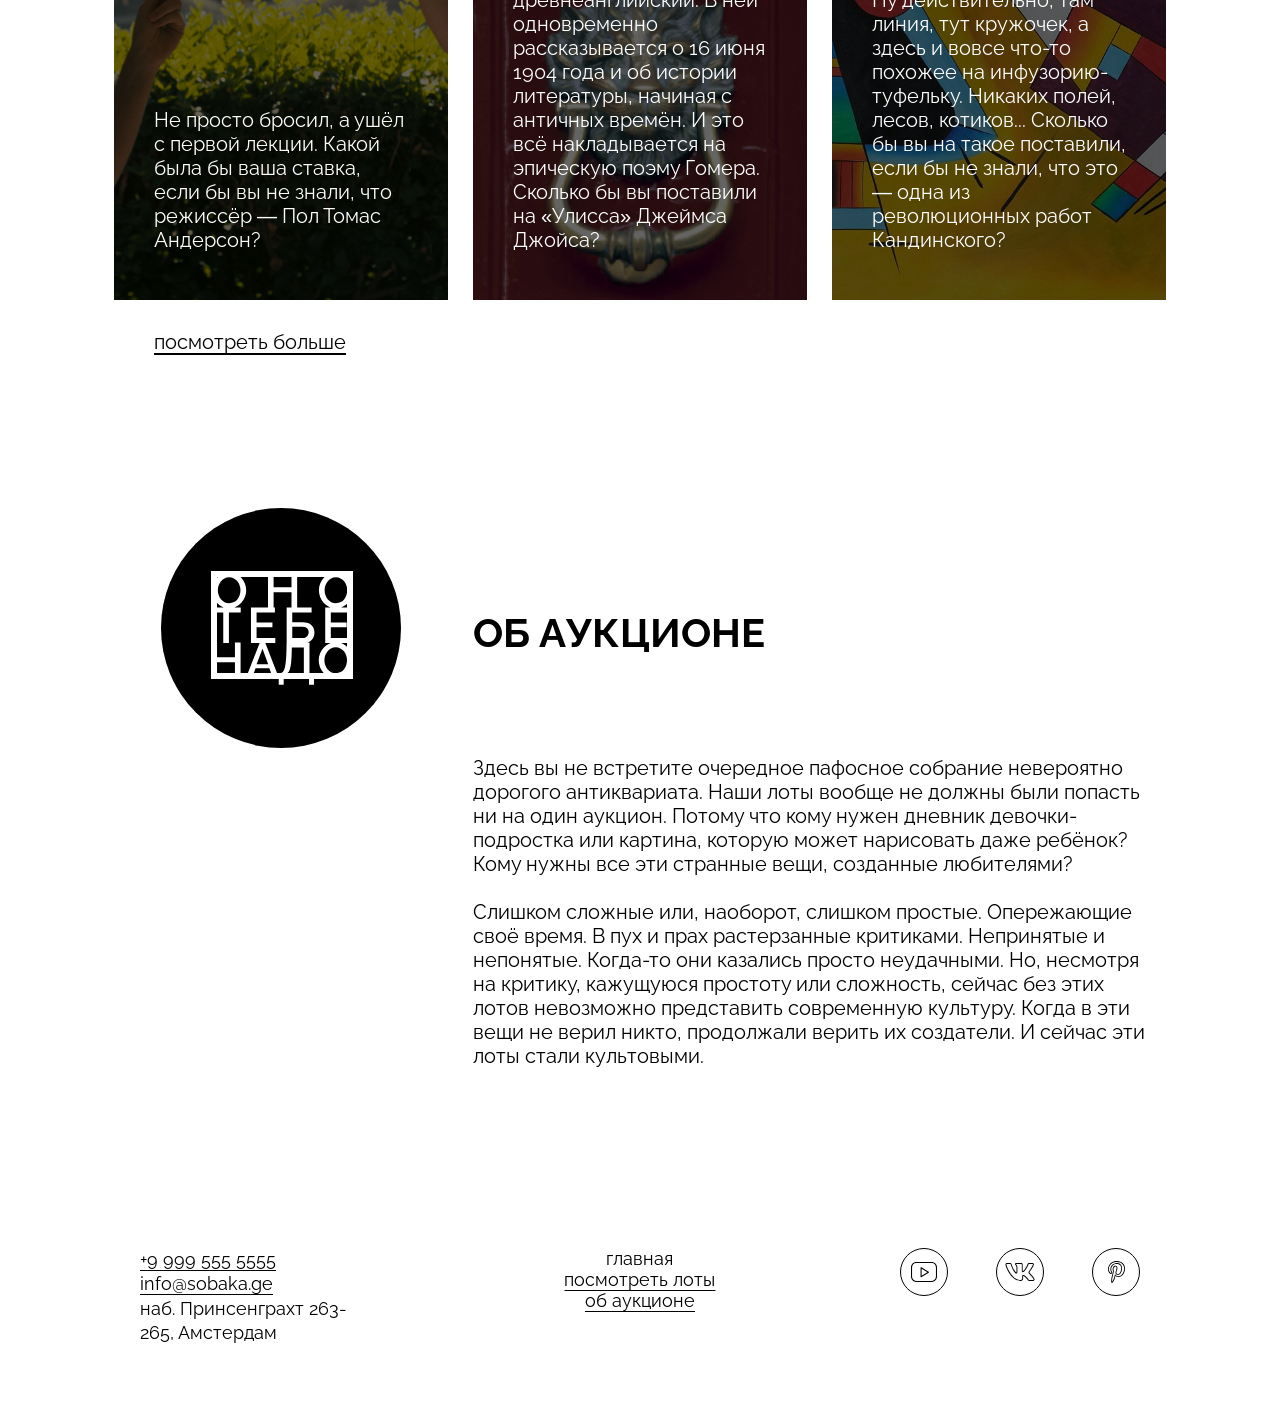
==== commit c61d76fa: "fix 7" ====
--- a/index.html
+++ b/index.html
@@ -35,7 +35,7 @@
     <address class="address header__address">
       <a class="address__link" href="tel:+99995555555">+9 999 555 5555</a>
       <a class="address__link" href="mailto:info@sobaka.ge">info@sobaka.ge</a>
-      <p class="address__text">наб. Принсенграхт 263-<br>265, Амстердам</p>
+      <p class="address__text">наб. Принсенграхт 263-265, Амстердам</p>
     </address>
   </header>
 
@@ -132,7 +132,7 @@
         <div class="about__text-grouped">
           <p class="about__text">
             Здесь вы не встретите очередное пафосное собрание невероятно дорогого
-            антиквариата. Наши лоты вообще не должны были попасть <br> ни на один
+            антиквариата. Наши лоты вообще не должны были попасть ни на один
             аукцион. Потому что кому нужен дневник девочки-подростка или картина,
             которую может нарисовать даже ребёнок? Кому нужны все эти странные
             вещи, созданные любителями?
@@ -140,7 +140,7 @@
           <p class="about__text">
             Слишком сложные или, наоборот, слишком простые. Опережающие своё время.
             В пух и прах растерзанные критиками. Непринятые и непонятые. Когда-то
-            они казались просто неудачными. Но, несмотря <br> на критику, кажущуюся
+            они казались просто неудачными. Но, несмотря  на критику, кажущуюся
             простоту или сложность, сейчас без этих лотов невозможно представить
             современную культуру. Когда в эти вещи не верил никто, продолжали
             верить их создатели. И сейчас эти лоты стали культовыми.
@@ -154,7 +154,7 @@
     <address class="address address_footer">
       <a class="address__link" href="tel:+99995555555">+9 999 555 5555</a>
       <a class="address__link" href="mailto:info@sobaka.ge">info@sobaka.ge</a>
-      <p class="address__text">наб. Принсенграхт 263-265, <br> Амстердам</p>
+      <p class="address__text">наб. Принсенграхт 263-265,  Амстердам</p>
     </address>
 
     <nav class="footer__menu" aria-label="Навигация в подвале">
--- a/styles/style.css
+++ b/styles/style.css
@@ -22,7 +22,6 @@
 
 .header__link {
   position: relative;
-  top: -1px;
   text-underline-offset: 4px;
 }
 
@@ -125,11 +124,8 @@
 }
 
 .cover__description-text {
-  position: relative;
-  top: 1px;
   font-size: 22px;
   line-height: 28px;
-  letter-spacing: 0.1px;
   word-spacing: 18px;
   text-transform: uppercase;
 }
@@ -153,7 +149,6 @@
 
 .lots__heading {
   position: relative;
-  top: -1px;
   margin: 0 0 27px 40px;
   font-size: 40px;
   line-height: 47px;
@@ -252,7 +247,6 @@
 
 .about__title {
   position: relative;
-  top: -1px;
   margin: 136px 0 100px;
   font-size: 40px;
   line-height: 47px;
@@ -263,6 +257,7 @@
   display: flex;
   flex-direction: column;
   gap: 24px;
+  max-width: 688px;
 }
 
 .about__text {
